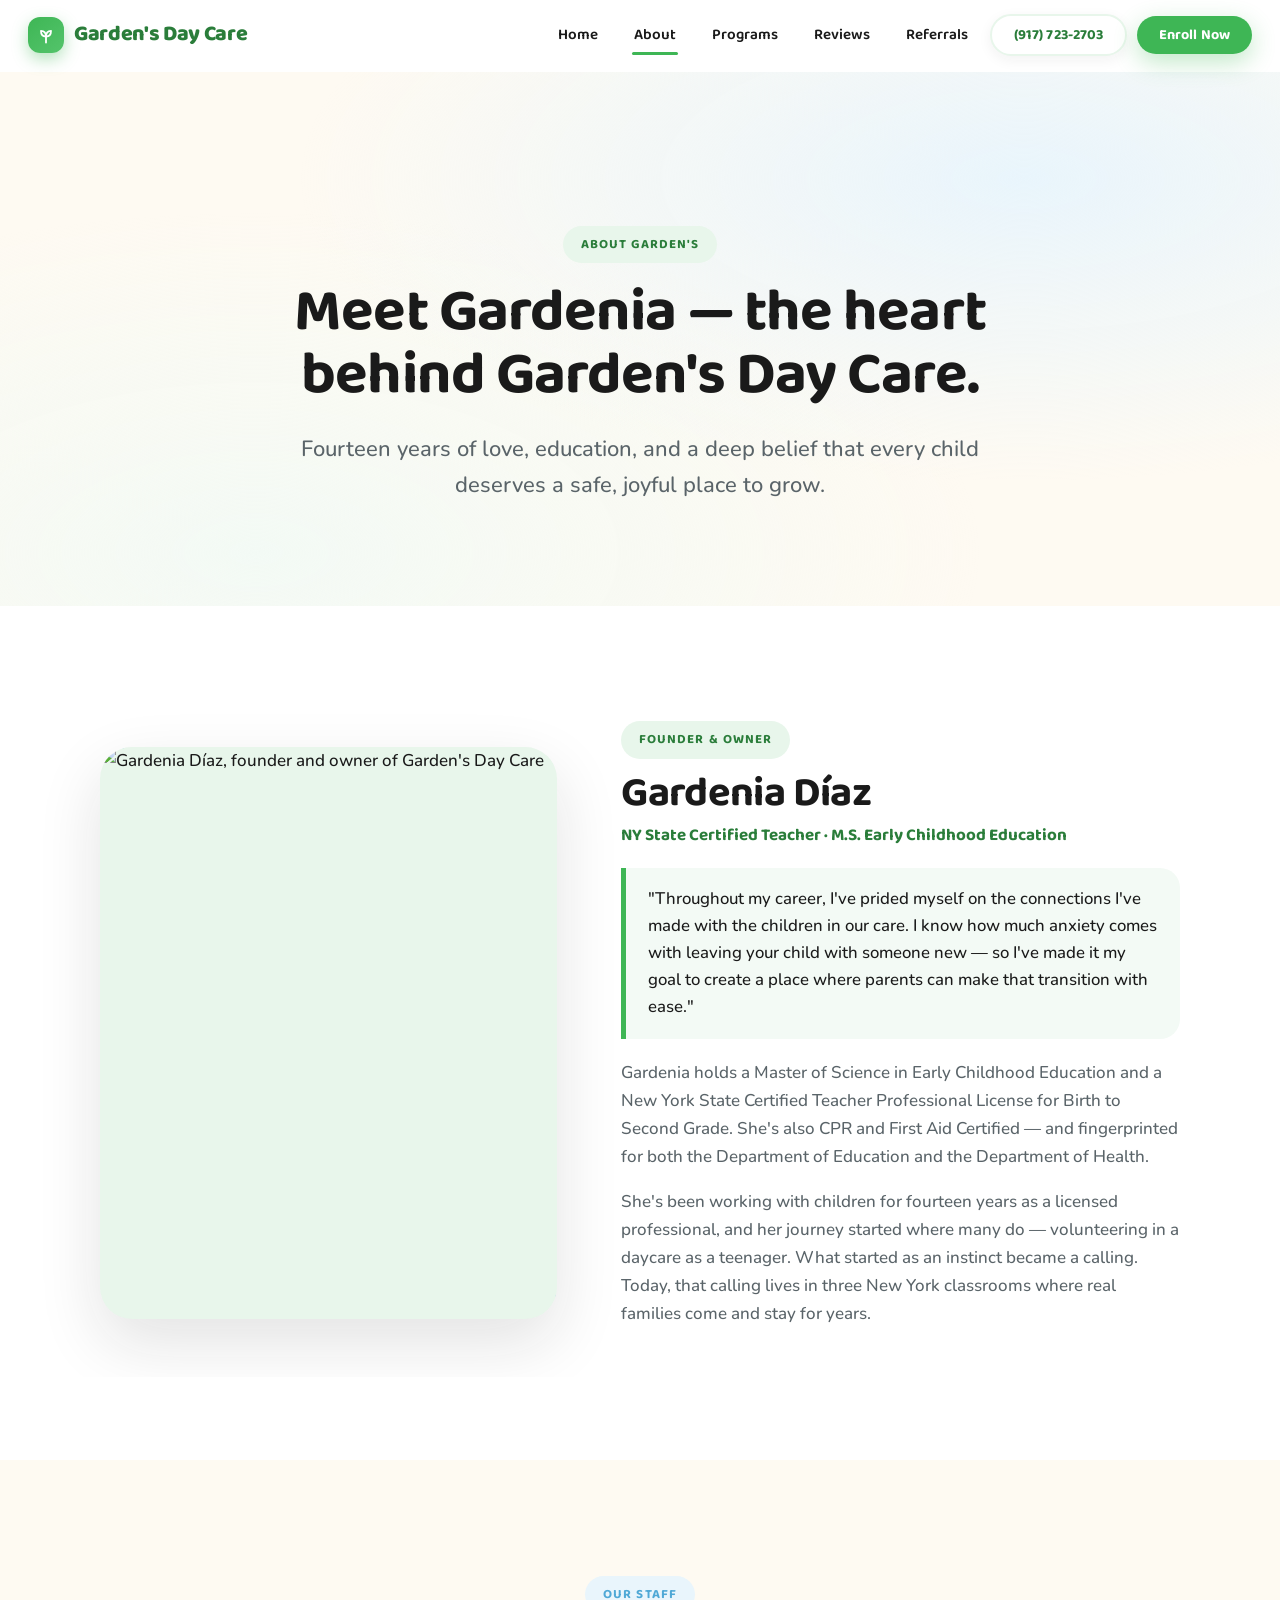
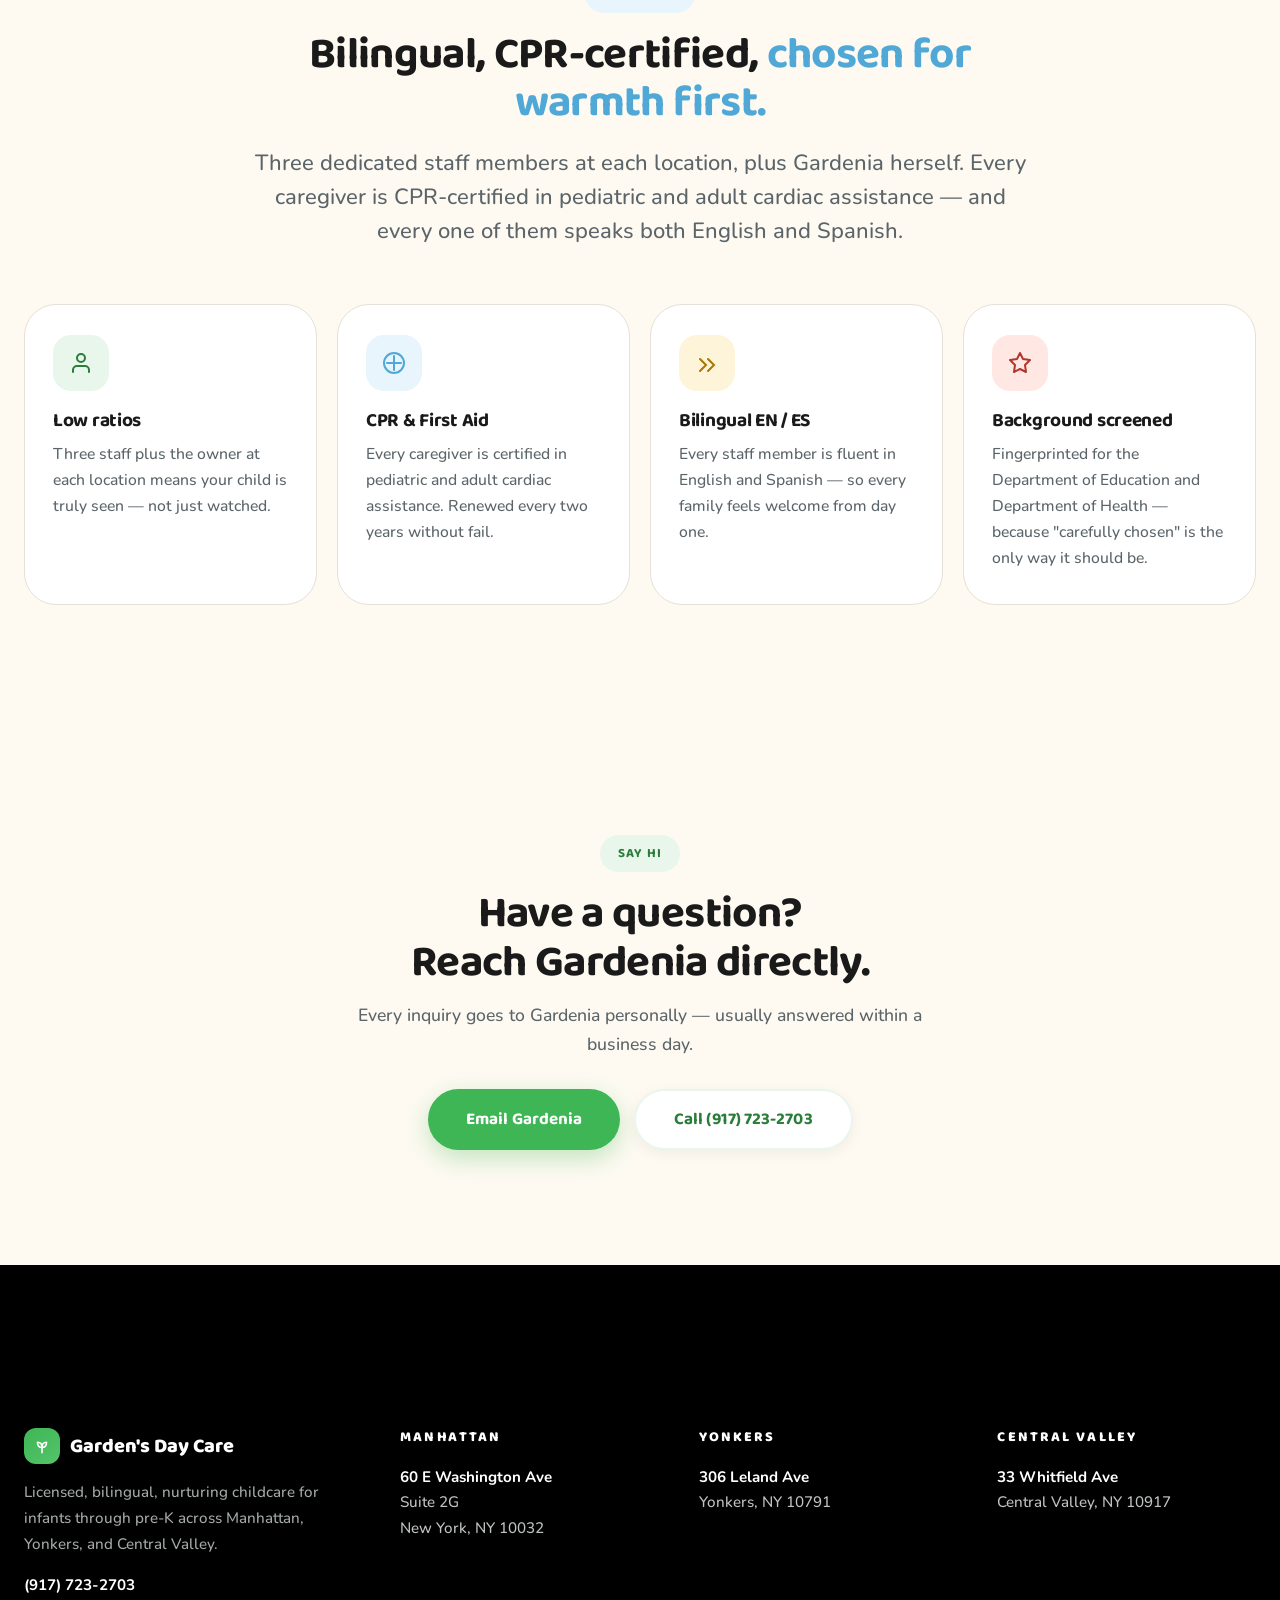
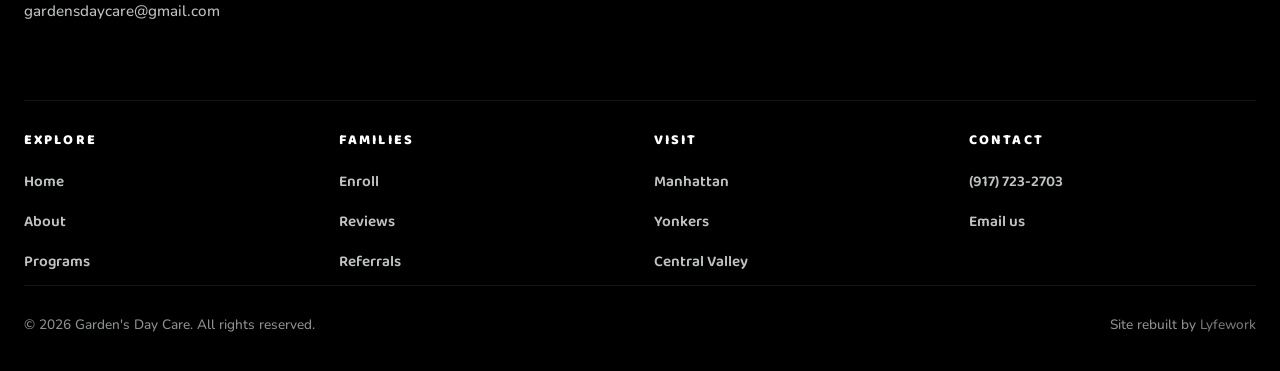
==== pages/about.html @ f4a47b42 "Garden's Day Care — full NYC daycare site rebuild - 9 pages: home, about, programs, enroll, reviews," ====
<!doctype html>
<html lang="en">
  <head>
    <meta charset="UTF-8" />
    <meta name="viewport" content="width=device-width, initial-scale=1.0" />
    <title>About Gardenia Díaz & Our Team | Garden's Day Care NYC</title>
    <meta
      name="description"
      content="Meet Gardenia Díaz — founder of Garden's Day Care and a NY State Certified Teacher with 14+ years of early childhood experience across our three New York locations."
    />
    <link rel="canonical" href="https://www.gardensdaycare.com/about" />

    <link rel="preconnect" href="https://fonts.googleapis.com" />
    <link rel="preconnect" href="https://fonts.gstatic.com" crossorigin />
    <link
      rel="preconnect"
      href="https://images.squarespace-cdn.com"
      crossorigin
    />
    <link
      href="https://fonts.googleapis.com/css2?family=Baloo+2:wght@500;600;700;800&family=Nunito:ital,wght@0,400;0,500;0,600;0,700;1,500&display=swap"
      rel="stylesheet"
    />
    <link rel="stylesheet" href="../css/tokens.css" />
    <link rel="stylesheet" href="../css/base.css" />
    <link rel="stylesheet" href="../css/components.css" />
  </head>
  <body>
    <a href="#main" class="sr-only">Skip to main content</a>

    <header class="site-header">
      <div class="inner">
        <a
          href="../index.html"
          class="brand"
          aria-label="Garden's Day Care home"
        >
          <span class="mark" aria-hidden="true"
            ><svg
              viewBox="0 0 24 24"
              fill="none"
              stroke="currentColor"
              stroke-width="2.2"
              stroke-linecap="round"
              stroke-linejoin="round"
            >
              <path d="M12 21v-7" />
              <path d="M12 14c-4 0-6-3-6-7 4 0 6 3 6 7z" />
              <path d="M12 14c4 0 6-3 6-7-4 0-6 3-6 7z" /></svg
          ></span>
          Garden's Day Care
        </a>
        <button class="nav-toggle" aria-label="Open menu" aria-expanded="false">
          <svg
            width="22"
            height="22"
            viewBox="0 0 24 24"
            fill="none"
            stroke="currentColor"
            stroke-width="2.5"
            stroke-linecap="round"
          >
            <line x1="3" y1="6" x2="21" y2="6" />
            <line x1="3" y1="12" x2="21" y2="12" />
            <line x1="3" y1="18" x2="21" y2="18" />
          </svg>
        </button>
        <nav class="site-nav" aria-label="Main navigation">
          <a href="../index.html">Home</a>
          <a href="about.html" class="active">About</a>
          <a href="information.html">Programs</a>
          <a href="reviews.html">Reviews</a>
          <a href="referral.html">Referrals</a>
        </nav>
        <div class="nav-ctas">
          <a class="btn btn-secondary btn-sm" href="tel:+19177232703"
            >(917) 723-2703</a
          >
          <a class="btn btn-primary btn-sm" href="enroll.html">Enroll Now</a>
        </div>
      </div>
    </header>
    <div class="header-spacer"></div>

    <main id="main">
      <section class="page-hero">
        <div class="container">
          <span class="eyebrow">About Garden's</span>
          <h1>Meet Gardenia — the heart behind Garden's Day Care.</h1>
          <p>
            Fourteen years of love, education, and a deep belief that every
            child deserves a safe, joyful place to grow.
          </p>
        </div>
        <svg
          class="wave bottom"
          viewBox="0 0 1440 84"
          preserveAspectRatio="none"
          aria-hidden="true"
        >
          <path
            d="M0 42 C 240 0, 480 84, 720 42 S 1200 0, 1440 42 L 1440 84 L 0 84 Z"
            fill="#ffffff"
          />
        </svg>
      </section>

      <section class="section">
        <div class="container">
          <div class="owner reveal">
            <div class="photo">
              <img
                src="https://images.squarespace-cdn.com/content/v1/6827681850675733ef14ddff/6c496093-8a23-44b7-9146-1eea059deca1/gardeniadiaz-169+%281%29.jpeg?format=1500w"
                alt="Gardenia Díaz, founder and owner of Garden's Day Care"
                width="600"
                height="750"
              />
            </div>
            <div class="body">
              <span class="eyebrow">Founder &amp; Owner</span>
              <h2>Gardenia Díaz</h2>
              <span class="role"
                >NY State Certified Teacher · M.S. Early Childhood
                Education</span
              >
              <blockquote>
                "Throughout my career, I've prided myself on the connections
                I've made with the children in our care. I know how much anxiety
                comes with leaving your child with someone new — so I've made it
                my goal to create a place where parents can make that transition
                with ease."
              </blockquote>
              <p>
                Gardenia holds a Master of Science in Early Childhood Education
                and a New York State Certified Teacher Professional License for
                Birth to Second Grade. She's also CPR and First Aid Certified —
                and fingerprinted for both the Department of Education and the
                Department of Health.
              </p>
              <p>
                She's been working with children for fourteen years as a
                licensed professional, and her journey started where many do —
                volunteering in a daycare as a teenager. What started as an
                instinct became a calling. Today, that calling lives in three
                New York classrooms where real families come and stay for years.
              </p>
            </div>
          </div>
        </div>
      </section>

      <section
        class="section"
        style="background: var(--cream); position: relative"
      >
        <svg
          class="wave top"
          viewBox="0 0 1440 84"
          preserveAspectRatio="none"
          aria-hidden="true"
        >
          <path
            d="M0 42 C 240 0, 480 84, 720 42 S 1200 0, 1440 42 L 1440 0 L 0 0 Z"
            fill="#ffffff"
          />
        </svg>
        <div class="container">
          <div class="intro reveal">
            <span class="eyebrow sky">Our staff</span>
            <h2>
              Bilingual, CPR-certified,
              <span style="color: var(--sky-deep)"
                >chosen for warmth first.</span
              >
            </h2>
            <p class="lead" style="color: var(--text-muted)">
              Three dedicated staff members at each location, plus Gardenia
              herself. Every caregiver is CPR-certified in pediatric and adult
              cardiac assistance — and every one of them speaks both English and
              Spanish.
            </p>
          </div>

          <div class="feature-grid reveal stagger">
            <article class="feat">
              <div class="emoji" aria-hidden="true">
                <svg
                  width="24"
                  height="24"
                  viewBox="0 0 24 24"
                  fill="none"
                  stroke="currentColor"
                  stroke-width="2"
                  stroke-linecap="round"
                  stroke-linejoin="round"
                >
                  <path d="M20 21v-2a4 4 0 0 0-4-4H8a4 4 0 0 0-4 4v2" />
                  <circle cx="12" cy="7" r="4" />
                </svg>
              </div>
              <h3>Low ratios</h3>
              <p>
                Three staff plus the owner at each location means your child is
                truly seen — not just watched.
              </p>
            </article>
            <article class="feat">
              <div class="emoji" aria-hidden="true">
                <svg
                  width="24"
                  height="24"
                  viewBox="0 0 24 24"
                  fill="none"
                  stroke="currentColor"
                  stroke-width="2"
                  stroke-linecap="round"
                >
                  <path d="M19 12H5" />
                  <path d="M12 5v14" />
                  <circle cx="12" cy="12" r="10" />
                </svg>
              </div>
              <h3>CPR &amp; First Aid</h3>
              <p>
                Every caregiver is certified in pediatric and adult cardiac
                assistance. Renewed every two years without fail.
              </p>
            </article>
            <article class="feat">
              <div class="emoji" aria-hidden="true">
                <svg
                  width="24"
                  height="24"
                  viewBox="0 0 24 24"
                  fill="none"
                  stroke="currentColor"
                  stroke-width="2"
                  stroke-linecap="round"
                >
                  <path d="M5 8l6 6-6 6" />
                  <path d="M13 8l6 6-6 6" />
                </svg>
              </div>
              <h3>Bilingual EN / ES</h3>
              <p>
                Every staff member is fluent in English and Spanish — so every
                family feels welcome from day one.
              </p>
            </article>
            <article class="feat">
              <div class="emoji" aria-hidden="true">
                <svg
                  width="24"
                  height="24"
                  viewBox="0 0 24 24"
                  fill="none"
                  stroke="currentColor"
                  stroke-width="2"
                  stroke-linecap="round"
                  stroke-linejoin="round"
                >
                  <path d="M12 2l3 6 7 1-5 5 1 7-6-3-6 3 1-7-5-5 7-1 3-6z" />
                </svg>
              </div>
              <h3>Background screened</h3>
              <p>
                Fingerprinted for the Department of Education and Department of
                Health — because "carefully chosen" is the only way it should
                be.
              </p>
            </article>
          </div>
        </div>
      </section>

      <section class="cta-band cream">
        <div class="container">
          <div class="reveal">
            <span class="eyebrow">Say hi</span>
            <h2>Have a question? <br />Reach Gardenia directly.</h2>
            <p>
              Every inquiry goes to Gardenia personally — usually answered
              within a business day.
            </p>
            <div class="ctas">
              <a
                class="btn btn-primary btn-lg"
                href="mailto:gardensdaycare@gmail.com?subject=Question%20from%20a%20prospective%20family"
                >Email Gardenia</a
              >
              <a class="btn btn-secondary btn-lg" href="tel:+19177232703"
                >Call (917) 723-2703</a
              >
            </div>
          </div>
        </div>
      </section>
    </main>

    <div class="site-footer">
      <div class="wave-top" aria-hidden="true"></div>
      <footer class="container">
        <div class="grid">
          <div class="brand-col">
            <div class="brand-f">
              <span class="mark"
                ><svg
                  width="18"
                  height="18"
                  viewBox="0 0 24 24"
                  fill="none"
                  stroke="currentColor"
                  stroke-width="2.2"
                  stroke-linecap="round"
                  stroke-linejoin="round"
                >
                  <path d="M12 21v-7" />
                  <path d="M12 14c-4 0-6-3-6-7 4 0 6 3 6 7z" />
                  <path d="M12 14c4 0 6-3 6-7-4 0-6 3-6 7z" /></svg></span
              >Garden's Day Care
            </div>
            <p>
              Licensed, bilingual, nurturing childcare for infants through pre-K
              across Manhattan, Yonkers, and Central Valley.
            </p>
            <p style="margin-top: 14px">
              <a href="tel:+19177232703" style="color: #fff; font-weight: 700"
                >(917) 723-2703</a
              ><br /><a
                href="mailto:gardensdaycare@gmail.com"
                style="color: #c0c3c3"
                >gardensdaycare@gmail.com</a
              >
            </p>
          </div>
          <div>
            <h4>Manhattan</h4>
            <address>
              <strong>60 E Washington Ave</strong>Suite 2G<br />New York, NY
              10032
            </address>
          </div>
          <div>
            <h4>Yonkers</h4>
            <address><strong>306 Leland Ave</strong>Yonkers, NY 10791</address>
          </div>
          <div>
            <h4>Central Valley</h4>
            <address>
              <strong>33 Whitfield Ave</strong>Central Valley, NY 10917
            </address>
          </div>
        </div>
        <div
          style="
            border-top: 1px solid rgba(255, 255, 255, 0.08);
            padding-top: 30px;
            display: grid;
            grid-template-columns: repeat(auto-fit, minmax(180px, 1fr));
            gap: 28px;
            margin-bottom: 10px;
          "
        >
          <div>
            <h4>Explore</h4>
            <ul>
              <li><a href="../index.html">Home</a></li>
              <li><a href="about.html">About</a></li>
              <li><a href="information.html">Programs</a></li>
            </ul>
          </div>
          <div>
            <h4>Families</h4>
            <ul>
              <li><a href="enroll.html">Enroll</a></li>
              <li><a href="reviews.html">Reviews</a></li>
              <li><a href="referral.html">Referrals</a></li>
            </ul>
          </div>
          <div>
            <h4>Visit</h4>
            <ul>
              <li><a href="manhattan.html">Manhattan</a></li>
              <li><a href="yonkers.html">Yonkers</a></li>
              <li><a href="central-valley.html">Central Valley</a></li>
            </ul>
          </div>
          <div>
            <h4>Contact</h4>
            <ul>
              <li><a href="tel:+19177232703">(917) 723-2703</a></li>
              <li><a href="mailto:gardensdaycare@gmail.com">Email us</a></li>
            </ul>
          </div>
        </div>
        <div class="bottom">
          <div>
            © <span data-year>2026</span> Garden's Day Care. All rights
            reserved.
          </div>
          <div class="lyfework-credit">
            Site rebuilt by
            <a href="https://lyfework.io" target="_blank" rel="noopener"
              >Lyfework</a
            >
          </div>
        </div>
      </footer>
    </div>
    <script src="../js/main.js" defer></script>
  </body>
</html>
---- css/tokens.css ----
/* =========================================================
   Garden's Day Care — Design Tokens
   Brand palette elevated from the live site. LOCKED.
   ========================================================= */

:root {
  /* ---- Brand core ---- */
  --green: #3eb655; /* Primary — leafy vibrant green */
  --green-deep: #2a7d3a; /* Headlines, pressed states */
  --green-bright: #54c46b; /* Hover lift */
  --green-soft: #e8f6eb; /* Pill / chip backgrounds */
  --green-ghost: #f3faf5; /* Faintest wash for section flourishes */

  --sky: #7cc7e8; /* Secondary — alternating sections */
  --sky-deep: #4fa8d6; /* Sky accents, hover */
  --sky-soft: #e9f5fc; /* Section washes */

  --sun: #f9c74f; /* Warm secondary accent */
  --sun-soft: #fef4d9;
  --coral: #ff7a6b; /* Playful hover accent */
  --coral-soft: #ffe8e4;

  /* ---- Neutrals ---- */
  --white: #ffffff;
  --cream: #fefaf2; /* Warm section alt background */
  --sand: #f5f1e8; /* Card soft backgrounds */
  --text: #1a1a1a;
  --text-muted: #5a6469;
  --text-subtle: #8a9499;
  --border: #e5e1d6;
  --black: #000000; /* Footer */

  /* ---- Type ---- */
  --font-display: "Baloo 2", "Nunito", system-ui, sans-serif;
  --font-body: "Nunito", system-ui, sans-serif;

  /* ---- Radii ---- */
  --r-sm: 12px;
  --r-md: 20px;
  --r-lg: 32px;
  --r-xl: 48px;
  --r-pill: 999px;

  /* ---- Shadows ---- */
  --shadow-sm: 0 4px 14px rgba(26, 26, 26, 0.06);
  --shadow-md: 0 12px 32px rgba(26, 26, 26, 0.08);
  --shadow-lg: 0 24px 64px rgba(26, 26, 26, 0.12);
  --shadow-glow-g: 0 16px 42px rgba(62, 182, 85, 0.28);
  --shadow-glow-s: 0 16px 42px rgba(124, 199, 232, 0.32);

  /* ---- Motion ---- */
  --ease: cubic-bezier(0.2, 0.9, 0.3, 1);
  --ease-bounce: cubic-bezier(0.34, 1.56, 0.64, 1);

  /* ---- Layout ---- */
  --container: 1280px;
  --container-wide: 1440px;
  --gap-section: clamp(64px, 9vw, 128px);
  --gap-lg: 48px;
  --gap-md: 32px;
  --gap-sm: 20px;

  /* ---- Type scale ---- */
  --fs-display: clamp(2.75rem, 6vw + 1rem, 5.25rem); /* Hero H1 */
  --fs-h1: clamp(2.25rem, 4.5vw + 0.5rem, 3.75rem);
  --fs-h2: clamp(1.875rem, 3vw + 0.5rem, 2.75rem);
  --fs-h3: clamp(1.375rem, 1.6vw + 0.5rem, 1.75rem);
  --fs-lead: clamp(1.125rem, 0.6vw + 0.9rem, 1.375rem);
  --fs-body: 1.0625rem;
  --fs-sm: 0.9375rem;
  --fs-xs: 0.8125rem;
}
---- css/base.css ----
/* =========================================================
   Garden's Day Care — Base Styles
   ========================================================= */

*,
*::before,
*::after {
  box-sizing: border-box;
}

html {
  -webkit-font-smoothing: antialiased;
  -moz-osx-font-smoothing: grayscale;
  scroll-behavior: smooth;
  text-rendering: optimizeLegibility;
}

body {
  margin: 0;
  font-family: var(--font-body);
  font-size: var(--fs-body);
  font-weight: 500;
  line-height: 1.65;
  color: var(--text);
  background: var(--white);
  overflow-x: hidden;
}

img,
video,
svg {
  max-width: 100%;
  height: auto;
  display: block;
}

a {
  color: var(--green-deep);
  text-decoration: none;
  transition: color 200ms var(--ease);
}
a:hover {
  color: var(--green-bright);
}
a:focus-visible {
  outline: 3px solid var(--sky-deep);
  outline-offset: 3px;
  border-radius: 4px;
}

button {
  font-family: inherit;
  border: 0;
  cursor: pointer;
  background: transparent;
}

h1,
h2,
h3,
h4 {
  font-family: var(--font-display);
  font-weight: 700;
  line-height: 1.1;
  letter-spacing: -0.015em;
  color: var(--text);
  margin: 0 0 0.4em;
}
h1 {
  font-size: var(--fs-h1);
}
h2 {
  font-size: var(--fs-h2);
}
h3 {
  font-size: var(--fs-h3);
  font-weight: 700;
  line-height: 1.2;
}
h4 {
  font-size: 1.125rem;
  font-weight: 700;
  line-height: 1.3;
}

p {
  margin: 0 0 1em;
  color: var(--text-muted);
}
p.lead {
  font-size: var(--fs-lead);
  color: var(--text);
  line-height: 1.55;
  font-weight: 500;
}

/* ---- Page shell ---- */
.container {
  width: min(100% - 48px, var(--container));
  margin-inline: auto;
}
.container-wide {
  width: min(100% - 48px, var(--container-wide));
  margin-inline: auto;
}

/* ---- Section scaffolding ---- */
section {
  position: relative;
}
section.section {
  padding-block: var(--gap-section);
}
section.tight {
  padding-block: clamp(48px, 6vw, 80px);
}

/* ---- Eyebrow chip ---- */
.eyebrow {
  display: inline-flex;
  align-items: center;
  gap: 10px;
  padding: 8px 18px;
  border-radius: var(--r-pill);
  background: var(--green-soft);
  color: var(--green-deep);
  font-family: var(--font-display);
  font-weight: 700;
  font-size: 0.8125rem;
  letter-spacing: 0.08em;
  text-transform: uppercase;
}
.eyebrow.sky {
  background: var(--sky-soft);
  color: var(--sky-deep);
}
.eyebrow.sun {
  background: var(--sun-soft);
  color: #7a4f00;
}
.eyebrow.coral {
  background: var(--coral-soft);
  color: #b1372c;
}
.eyebrow.dark {
  background: rgba(255, 255, 255, 0.14);
  color: var(--white);
}

/* ---- Buttons ---- */
.btn {
  display: inline-flex;
  align-items: center;
  justify-content: center;
  gap: 10px;
  padding: 16px 30px;
  border-radius: var(--r-pill);
  font-family: var(--font-display);
  font-weight: 700;
  font-size: 1rem;
  line-height: 1;
  letter-spacing: 0.005em;
  white-space: nowrap;
  cursor: pointer;
  transition:
    transform 240ms var(--ease-bounce),
    box-shadow 240ms var(--ease),
    background 240ms var(--ease),
    color 240ms var(--ease);
  will-change: transform;
}
.btn-primary {
  background: var(--green);
  color: var(--white);
  box-shadow: 0 8px 24px rgba(62, 182, 85, 0.32);
}
.btn-primary:hover {
  background: var(--green-bright);
  transform: translateY(-2px);
  box-shadow: var(--shadow-glow-g);
  color: #fff;
}
.btn-secondary {
  background: var(--white);
  color: var(--green-deep);
  box-shadow: var(--shadow-sm);
  border: 2px solid var(--green-soft);
}
.btn-secondary:hover {
  background: var(--green-soft);
  transform: translateY(-2px);
  box-shadow: var(--shadow-md);
}
.btn-sky {
  background: var(--sky);
  color: var(--white);
  box-shadow: 0 8px 24px rgba(124, 199, 232, 0.42);
}
.btn-sky:hover {
  background: var(--sky-deep);
  transform: translateY(-2px);
  color: #fff;
}
.btn-ghost {
  background: transparent;
  color: var(--white);
  border: 2px solid rgba(255, 255, 255, 0.42);
}
.btn-ghost:hover {
  background: rgba(255, 255, 255, 0.1);
  transform: translateY(-2px);
  color: #fff;
}
.btn-dark {
  background: var(--text);
  color: var(--white);
}
.btn-dark:hover {
  background: var(--green-deep);
  color: #fff;
  transform: translateY(-2px);
}

.btn-sm {
  padding: 12px 22px;
  font-size: 0.9rem;
}
.btn-lg {
  padding: 20px 38px;
  font-size: 1.0625rem;
}

/* ---- Arrow icon utility ---- */
.btn .arrow {
  transition: transform 240ms var(--ease);
}
.btn:hover .arrow {
  transform: translateX(4px);
}

/* ---- Visually-hidden ---- */
.sr-only {
  position: absolute;
  width: 1px;
  height: 1px;
  padding: 0;
  margin: -1px;
  overflow: hidden;
  clip: rect(0, 0, 0, 0);
  white-space: nowrap;
  border: 0;
}

/* ---- Respect user motion preferences ---- */
@media (prefers-reduced-motion: reduce) {
  *,
  *::before,
  *::after {
    animation-duration: 0.01ms !important;
    animation-iteration-count: 1 !important;
    transition-duration: 0.01ms !important;
    scroll-behavior: auto !important;
  }
}
---- css/components.css ----
/* =========================================================
   Garden's Day Care — UI Arsenal Components
   All components are context-free: drop into any page.
   ========================================================= */

/* ---------------------------------------------------------
   STICKY HEADER + NAV
--------------------------------------------------------- */
.site-header {
  position: fixed;
  top: 0;
  left: 0;
  right: 0;
  z-index: 100;
  transition:
    background 260ms var(--ease),
    box-shadow 260ms var(--ease),
    backdrop-filter 260ms var(--ease);
  background: rgba(255, 255, 255, 0.78);
  backdrop-filter: saturate(1.15) blur(14px);
  -webkit-backdrop-filter: saturate(1.15) blur(14px);
  border-bottom: 1px solid transparent;
}
.site-header.scrolled {
  background: rgba(255, 255, 255, 0.96);
  box-shadow: 0 6px 28px rgba(26, 26, 26, 0.06);
  border-bottom-color: var(--border);
}
.site-header .inner {
  max-width: var(--container-wide);
  margin-inline: auto;
  padding: 14px 28px;
  display: flex;
  align-items: center;
  gap: 20px;
}
.site-header .brand {
  font-family: var(--font-display);
  font-weight: 800;
  font-size: 1.35rem;
  color: var(--green-deep);
  display: inline-flex;
  align-items: center;
  gap: 10px;
  letter-spacing: -0.015em;
}
.site-header .brand .mark {
  width: 36px;
  height: 36px;
  display: inline-grid;
  place-items: center;
  border-radius: 12px;
  background: linear-gradient(140deg, var(--green), var(--green-bright));
  color: #fff;
  box-shadow: 0 6px 16px rgba(62, 182, 85, 0.38);
}
.site-header .brand .mark svg {
  width: 20px;
  height: 20px;
}

.site-nav {
  display: flex;
  align-items: center;
  gap: 32px;
  margin-left: auto;
}
.site-nav a {
  color: var(--text);
  font-family: var(--font-display);
  font-weight: 600;
  font-size: 0.95rem;
  position: relative;
  padding: 4px 2px;
}
.site-nav a:hover {
  color: var(--green-deep);
}
.site-nav a.active::after {
  content: "";
  position: absolute;
  left: 0;
  right: 0;
  bottom: -3px;
  height: 3px;
  background: var(--green);
  border-radius: 2px;
}

.nav-ctas {
  display: inline-flex;
  gap: 10px;
  align-items: center;
}

.nav-toggle {
  display: none;
  width: 44px;
  height: 44px;
  border-radius: 12px;
  margin-left: auto;
  align-items: center;
  justify-content: center;
  background: var(--green-soft);
  color: var(--green-deep);
}

@media (max-width: 1023px) {
  .site-nav,
  .nav-ctas {
    display: none;
  }
  .nav-toggle {
    display: inline-flex;
  }
  .mobile-open .site-nav {
    display: flex;
    flex-direction: column;
    position: fixed;
    top: 72px;
    left: 0;
    right: 0;
    background: var(--white);
    padding: 24px 28px 32px;
    gap: 18px;
    box-shadow: 0 18px 48px rgba(26, 26, 26, 0.1);
    align-items: flex-start;
  }
  .mobile-open .nav-ctas {
    display: flex;
    position: fixed;
    top: calc(72px + 260px);
    left: 28px;
    right: 28px;
    flex-direction: column;
    gap: 10px;
  }
  .mobile-open .nav-ctas .btn {
    width: 100%;
  }
}

/* Header spacer so content doesn't hide under fixed header */
.header-spacer {
  height: 72px;
}

/* ---------------------------------------------------------
   WAVY SVG DIVIDERS — signature brand element
   Sits at edges of sections, elevated with depth
--------------------------------------------------------- */
.wave {
  position: absolute;
  left: 0;
  right: 0;
  width: 100%;
  height: 84px;
  display: block;
  pointer-events: none;
  z-index: 2;
}
.wave.top {
  top: -1px;
  transform: translateY(-98%);
}
.wave.bottom {
  bottom: -1px;
  transform: translateY(98%);
}
.wave path {
  fill: var(--white);
}

/* Tighter variants for inline transitions */
.wave-sm {
  height: 48px;
}
.wave-lg {
  height: 140px;
}

/* ---------------------------------------------------------
   HERO
--------------------------------------------------------- */
.hero {
  position: relative;
  padding-top: clamp(100px, 10vw, 160px);
  padding-bottom: clamp(120px, 14vw, 200px);
  background:
    radial-gradient(at 80% 0%, var(--sky-soft) 0%, transparent 52%),
    radial-gradient(at 20% 100%, var(--green-ghost) 0%, transparent 52%),
    var(--cream);
  overflow: hidden;
}
.hero::before,
.hero::after {
  content: "";
  position: absolute;
  border-radius: 50%;
  filter: blur(60px);
  opacity: 0.7;
  pointer-events: none;
  z-index: 1;
}
.hero::before {
  top: -120px;
  right: -80px;
  width: 420px;
  height: 420px;
  background: radial-gradient(
    circle,
    rgba(124, 199, 232, 0.55),
    transparent 65%
  );
  animation: float 18s ease-in-out infinite;
}
.hero::after {
  bottom: -160px;
  left: -120px;
  width: 520px;
  height: 520px;
  background: radial-gradient(
    circle,
    rgba(249, 199, 79, 0.35),
    transparent 65%
  );
  animation: float 22s ease-in-out infinite reverse;
}
@keyframes float {
  0%,
  100% {
    transform: translate(0, 0);
  }
  50% {
    transform: translate(36px, -28px);
  }
}

.hero-grid {
  position: relative;
  z-index: 3;
  display: grid;
  grid-template-columns: 1.15fr 0.85fr;
  align-items: center;
  gap: clamp(40px, 6vw, 80px);
}
.hero-copy .eyebrow {
  margin-bottom: 22px;
}
.hero h1 {
  font-size: var(--fs-display);
  font-weight: 800;
  line-height: 1.02;
  letter-spacing: -0.025em;
  margin-bottom: 24px;
}
.hero h1 .accent {
  color: var(--green);
  display: inline-block;
}
.hero h1 .underline {
  position: relative;
  display: inline-block;
}
.hero h1 .underline::after {
  content: "";
  position: absolute;
  left: 0;
  right: 0;
  bottom: -4px;
  height: 14px;
  background: url("data:image/svg+xml;utf8,<svg xmlns='http://www.w3.org/2000/svg' viewBox='0 0 280 14' preserveAspectRatio='none'><path d='M0 8 C 60 0, 140 14, 280 4' stroke='%237cc7e8' stroke-width='6' fill='none' stroke-linecap='round'/></svg>")
    center/100% 100% no-repeat;
  z-index: -1;
}
.hero p.lead {
  max-width: 560px;
  margin-bottom: 36px;
}
.hero-ctas {
  display: inline-flex;
  gap: 14px;
  flex-wrap: wrap;
  align-items: center;
}
.hero-meta {
  display: flex;
  align-items: center;
  gap: 14px;
  margin-top: 28px;
  color: var(--text-muted);
  font-size: 0.95rem;
}
.hero-meta .dot {
  width: 4px;
  height: 4px;
  border-radius: 50%;
  background: var(--text-muted);
}

.hero-visual {
  position: relative;
  aspect-ratio: 5 / 6;
  border-radius: var(--r-lg);
  background: var(--green-ghost);
}
.hero-visual .frame {
  position: absolute;
  inset: 0;
  border-radius: var(--r-lg);
  overflow: hidden;
  box-shadow: var(--shadow-lg);
  transform: rotate(-2deg);
  transition: transform 600ms var(--ease);
}
.hero-visual .frame img {
  width: 100%;
  height: 100%;
  object-fit: cover;
  display: block;
}
.hero-visual:hover .frame {
  transform: rotate(0deg);
}

/* Floating stat badges */
.hero-badge {
  position: absolute;
  padding: 14px 20px;
  border-radius: var(--r-md);
  background: var(--white);
  box-shadow: var(--shadow-md);
  font-family: var(--font-display);
  display: inline-flex;
  align-items: center;
  gap: 12px;
  z-index: 5;
  animation: floaty 6s ease-in-out infinite;
}
.hero-badge .n {
  font-size: 1.4rem;
  font-weight: 800;
  color: var(--green-deep);
  line-height: 1;
}
.hero-badge .l {
  font-size: 0.8125rem;
  color: var(--text-muted);
  display: block;
  margin-top: 2px;
}
.hero-badge.tl {
  top: 12%;
  left: -34px;
}
.hero-badge.bl {
  bottom: 16%;
  left: -22px;
  animation-delay: -2s;
}
.hero-badge.tr {
  top: 22%;
  right: -30px;
  animation-delay: -4s;
}
@keyframes floaty {
  0%,
  100% {
    transform: translateY(0);
  }
  50% {
    transform: translateY(-10px);
  }
}

@media (max-width: 960px) {
  .hero-grid {
    grid-template-columns: 1fr;
  }
  .hero-visual {
    margin: 0 auto;
    max-width: 460px;
  }
  .hero-badge.tl,
  .hero-badge.tr,
  .hero-badge.bl {
    display: none;
  }
}

/* ---------------------------------------------------------
   VALUE STRIP
--------------------------------------------------------- */
.strip {
  display: grid;
  grid-template-columns: repeat(5, 1fr);
  gap: 18px;
  background: var(--white);
  border-radius: var(--r-lg);
  padding: 28px 28px;
  margin-top: -80px;
  position: relative;
  z-index: 6;
  box-shadow: var(--shadow-lg);
  border: 1px solid var(--border);
}
.strip .cell {
  display: flex;
  align-items: center;
  gap: 14px;
  font-family: var(--font-display);
  font-weight: 600;
  color: var(--text);
  font-size: 0.98rem;
}
.strip .cell .icon {
  width: 40px;
  height: 40px;
  border-radius: 12px;
  display: grid;
  place-items: center;
  background: var(--green-soft);
  color: var(--green-deep);
  flex-shrink: 0;
}
.strip .cell:nth-child(2) .icon {
  background: var(--sky-soft);
  color: var(--sky-deep);
}
.strip .cell:nth-child(3) .icon {
  background: var(--sun-soft);
  color: #a87700;
}
.strip .cell:nth-child(4) .icon {
  background: var(--coral-soft);
  color: #b1372c;
}
.strip .cell:nth-child(5) .icon {
  background: var(--green-soft);
  color: var(--green-deep);
}

@media (max-width: 980px) {
  .strip {
    grid-template-columns: repeat(2, 1fr);
    margin-top: -40px;
  }
  .strip .cell:nth-child(5) {
    grid-column: 1 / -1;
  }
}

/* ---------------------------------------------------------
   SECTION INTRO
--------------------------------------------------------- */
.intro {
  max-width: 780px;
  margin-inline: auto;
  text-align: center;
  margin-bottom: 56px;
}
.intro .eyebrow {
  margin-bottom: 18px;
}
.intro h2 {
  margin-bottom: 18px;
}

/* ---------------------------------------------------------
   LOCATION CARDS (3-up)
--------------------------------------------------------- */
.locations {
  display: grid;
  grid-template-columns: repeat(3, 1fr);
  gap: 28px;
}
.loc {
  position: relative;
  display: flex;
  flex-direction: column;
  background: var(--white);
  border-radius: var(--r-lg);
  overflow: hidden;
  box-shadow: var(--shadow-sm);
  border: 1px solid var(--border);
  transition:
    transform 360ms var(--ease),
    box-shadow 360ms var(--ease);
}
.loc:hover {
  transform: translateY(-6px);
  box-shadow: var(--shadow-lg);
}
.loc .hd {
  position: relative;
  aspect-ratio: 16/10;
  overflow: hidden;
}
.loc .hd img {
  width: 100%;
  height: 100%;
  object-fit: cover;
  transition: transform 800ms var(--ease);
}
.loc:hover .hd img {
  transform: scale(1.06);
}
.loc .hd::after {
  content: "";
  position: absolute;
  inset: 0;
  background: linear-gradient(180deg, transparent 50%, rgba(10, 20, 12, 0.55));
}
.loc .hd .tag {
  position: absolute;
  top: 16px;
  left: 16px;
  z-index: 2;
  padding: 6px 12px;
  border-radius: var(--r-pill);
  background: rgba(255, 255, 255, 0.94);
  color: var(--green-deep);
  font-family: var(--font-display);
  font-weight: 700;
  font-size: 0.75rem;
  letter-spacing: 0.1em;
  text-transform: uppercase;
}
.loc .bd {
  padding: 26px 26px 28px;
  display: flex;
  flex-direction: column;
  gap: 12px;
  flex: 1;
}
.loc .bd h3 {
  margin-bottom: 0;
}
.loc .addr {
  color: var(--text-muted);
  font-size: 0.975rem;
  line-height: 1.55;
}
.loc .addr strong {
  color: var(--text);
  font-weight: 700;
  display: block;
}
.loc .actions {
  display: flex;
  gap: 10px;
  margin-top: 6px;
  flex-wrap: wrap;
}
.loc .actions .btn {
  padding: 12px 22px;
  font-size: 0.9rem;
}

@media (max-width: 900px) {
  .locations {
    grid-template-columns: 1fr;
  }
}

/* ---------------------------------------------------------
   FEATURE CARD GRID (why choose / program approach)
--------------------------------------------------------- */
.feature-grid {
  display: grid;
  grid-template-columns: repeat(auto-fit, minmax(260px, 1fr));
  gap: 20px;
}
.feat {
  padding: 30px 28px 32px;
  border-radius: var(--r-lg);
  background: var(--white);
  border: 1px solid var(--border);
  transition:
    transform 300ms var(--ease),
    box-shadow 300ms var(--ease),
    border-color 300ms var(--ease);
  position: relative;
  overflow: hidden;
}
.feat:hover {
  transform: translateY(-4px);
  box-shadow: var(--shadow-md);
  border-color: transparent;
}
.feat .emoji {
  width: 56px;
  height: 56px;
  display: grid;
  place-items: center;
  border-radius: 18px;
  font-size: 1.5rem;
  margin-bottom: 18px;
  background: var(--green-soft);
  color: var(--green-deep);
}
.feat h3 {
  font-size: 1.2rem;
  margin-bottom: 10px;
}
.feat p {
  margin: 0;
  font-size: 0.98rem;
  color: var(--text-muted);
}
.feat:nth-child(4n + 2) .emoji {
  background: var(--sky-soft);
  color: var(--sky-deep);
}
.feat:nth-child(4n + 3) .emoji {
  background: var(--sun-soft);
  color: #a87700;
}
.feat:nth-child(4n) .emoji {
  background: var(--coral-soft);
  color: #b1372c;
}

/* ---------------------------------------------------------
   PROGRAM (age group) CARDS
--------------------------------------------------------- */
.programs {
  display: grid;
  grid-template-columns: repeat(3, 1fr);
  gap: 24px;
  align-items: stretch;
}
.prog {
  display: flex;
  flex-direction: column;
  position: relative;
  padding: 32px;
  border-radius: var(--r-lg);
  color: var(--text);
  background: var(--green-soft);
  transition:
    transform 360ms var(--ease),
    box-shadow 360ms var(--ease);
  overflow: hidden;
  isolation: isolate;
}
.prog:nth-child(2) {
  background: var(--sky-soft);
}
.prog:nth-child(3) {
  background: var(--sun-soft);
}
.prog::after {
  content: "";
  position: absolute;
  right: -60px;
  bottom: -60px;
  width: 220px;
  height: 220px;
  border-radius: 50%;
  background: rgba(255, 255, 255, 0.35);
  z-index: -1;
}
.prog:hover {
  transform: translateY(-5px);
  box-shadow: var(--shadow-lg);
}
.prog .age {
  font-family: var(--font-display);
  font-weight: 800;
  font-size: 0.8125rem;
  letter-spacing: 0.12em;
  text-transform: uppercase;
  margin-bottom: 10px;
  color: var(--green-deep);
}
.prog:nth-child(2) .age {
  color: var(--sky-deep);
}
.prog:nth-child(3) .age {
  color: #a87700;
}

.prog h3 {
  font-size: 1.55rem;
  margin-bottom: 6px;
  line-height: 1.1;
}
.prog .focus {
  font-weight: 700;
  color: var(--text);
  margin-bottom: 14px;
  display: block;
  font-size: 0.95rem;
}
.prog p {
  color: var(--text-muted);
  font-size: 0.95rem;
  margin-bottom: 16px;
}
.prog ul {
  list-style: none;
  padding: 0;
  margin: 0;
  display: flex;
  flex-direction: column;
  gap: 8px;
}
.prog li {
  display: flex;
  gap: 10px;
  color: var(--text);
  font-size: 0.92rem;
  align-items: flex-start;
}
.prog li::before {
  content: "";
  width: 18px;
  height: 18px;
  border-radius: 6px;
  background: var(--white);
  color: var(--green-deep);
  display: inline-grid;
  place-items: center;
  flex-shrink: 0;
  margin-top: 2px;
  background: var(--white)
    url("data:image/svg+xml;utf8,<svg xmlns='http://www.w3.org/2000/svg' viewBox='0 0 16 16'><path d='M3 8l3 3 7-7' stroke='%232a7d3a' stroke-width='2.2' fill='none' stroke-linecap='round' stroke-linejoin='round'/></svg>")
    center/12px no-repeat;
}
@media (max-width: 920px) {
  .programs {
    grid-template-columns: 1fr;
  }
}

/* ---------------------------------------------------------
   PHOTO GALLERY — editorial masonry
--------------------------------------------------------- */
.gallery {
  display: grid;
  grid-template-columns: repeat(12, 1fr);
  grid-auto-rows: 120px;
  gap: 16px;
}
.gallery figure {
  position: relative;
  margin: 0;
  border-radius: var(--r-md);
  overflow: hidden;
  background: var(--sand);
  transition:
    transform 360ms var(--ease),
    box-shadow 360ms var(--ease);
}
.gallery figure:hover {
  transform: translateY(-3px);
  box-shadow: var(--shadow-md);
}
.gallery figure img {
  width: 100%;
  height: 100%;
  object-fit: cover;
  transition: transform 900ms var(--ease);
}
.gallery figure:hover img {
  transform: scale(1.05);
}
.gallery figure::after {
  content: "";
  position: absolute;
  inset: 0;
  background: linear-gradient(180deg, transparent 60%, rgba(26, 26, 26, 0.35));
  opacity: 0;
  transition: opacity 300ms var(--ease);
}
.gallery figure:hover::after {
  opacity: 1;
}

.g-a {
  grid-column: span 6;
  grid-row: span 3;
}
.g-b {
  grid-column: span 3;
  grid-row: span 2;
}
.g-c {
  grid-column: span 3;
  grid-row: span 2;
}
.g-d {
  grid-column: span 4;
  grid-row: span 2;
}
.g-e {
  grid-column: span 4;
  grid-row: span 3;
}
.g-f {
  grid-column: span 4;
  grid-row: span 2;
}
.g-g {
  grid-column: span 3;
  grid-row: span 2;
}
.g-h {
  grid-column: span 3;
  grid-row: span 2;
}

@media (max-width: 820px) {
  .gallery {
    grid-template-columns: repeat(6, 1fr);
    grid-auto-rows: 100px;
  }
  .g-a {
    grid-column: span 6;
    grid-row: span 3;
  }
  .g-b,
  .g-c,
  .g-d,
  .g-e,
  .g-f,
  .g-g,
  .g-h {
    grid-column: span 3;
    grid-row: span 2;
  }
}

/* ---------------------------------------------------------
   REVIEWS — editorial testimonial cards
--------------------------------------------------------- */
.review-section {
  background:
    radial-gradient(at 80% 0%, rgba(124, 199, 232, 0.18), transparent 55%),
    radial-gradient(at 0% 100%, rgba(62, 182, 85, 0.14), transparent 55%),
    var(--white);
}
.reviews {
  display: grid;
  grid-template-columns: repeat(3, 1fr);
  gap: 22px;
}
.review {
  display: flex;
  flex-direction: column;
  padding: 30px 28px 28px;
  background: var(--white);
  border: 1px solid var(--border);
  border-radius: var(--r-lg);
  box-shadow: var(--shadow-sm);
  transition:
    transform 300ms var(--ease),
    box-shadow 300ms var(--ease);
  position: relative;
}
.review:hover {
  transform: translateY(-4px);
  box-shadow: var(--shadow-md);
}
.review::before {
  content: "“";
  position: absolute;
  top: 6px;
  left: 20px;
  font-family: var(--font-display);
  font-size: 4rem;
  color: var(--green-soft);
  line-height: 1;
  font-weight: 800;
}
.review .stars {
  color: var(--sun);
  font-size: 1.05rem;
  letter-spacing: 2px;
  margin-bottom: 14px;
  position: relative;
  z-index: 1;
}
.review .stars span {
  filter: drop-shadow(0 2px 4px rgba(249, 199, 79, 0.4));
}
.review blockquote {
  margin: 0 0 18px;
  font-size: 1rem;
  line-height: 1.62;
  color: var(--text);
  flex: 1;
  position: relative;
  z-index: 1;
}
.review .author {
  display: flex;
  align-items: center;
  gap: 12px;
  padding-top: 16px;
  border-top: 1px solid var(--border);
}
.review .avatar {
  width: 44px;
  height: 44px;
  border-radius: 50%;
  display: grid;
  place-items: center;
  font-family: var(--font-display);
  font-weight: 800;
  color: var(--green-deep);
  background: var(--green-soft);
  font-size: 1.05rem;
  flex-shrink: 0;
}
.review:nth-child(3n + 2) .avatar {
  background: var(--sky-soft);
  color: var(--sky-deep);
}
.review:nth-child(3n + 3) .avatar {
  background: var(--sun-soft);
  color: #a87700;
}
.review .author .name {
  font-family: var(--font-display);
  font-weight: 700;
  color: var(--text);
  font-size: 0.98rem;
}
.review .author .meta {
  color: var(--text-subtle);
  font-size: 0.82rem;
}
@media (max-width: 900px) {
  .reviews {
    grid-template-columns: 1fr;
  }
}

/* ---------------------------------------------------------
   REFERRAL — green hero band
--------------------------------------------------------- */
.referral-band {
  position: relative;
  border-radius: var(--r-xl);
  padding: clamp(56px, 7vw, 88px) clamp(32px, 5vw, 72px);
  background:
    radial-gradient(at 0% 0%, rgba(255, 255, 255, 0.2), transparent 50%),
    radial-gradient(at 100% 100%, rgba(0, 0, 0, 0.18), transparent 50%),
    linear-gradient(
      135deg,
      var(--green-deep) 0%,
      var(--green) 50%,
      var(--green-bright) 100%
    );
  color: var(--white);
  overflow: hidden;
  display: grid;
  grid-template-columns: 1.3fr 1fr;
  gap: 40px;
  align-items: center;
}
.referral-band::before {
  content: "";
  position: absolute;
  top: -80px;
  right: -80px;
  width: 320px;
  height: 320px;
  border-radius: 50%;
  background: radial-gradient(
    circle,
    rgba(255, 255, 255, 0.22),
    transparent 62%
  );
}
.referral-band::after {
  content: "";
  position: absolute;
  bottom: -120px;
  left: -100px;
  width: 440px;
  height: 440px;
  border-radius: 50%;
  background: radial-gradient(
    circle,
    rgba(249, 199, 79, 0.32),
    transparent 62%
  );
}
.referral-band .content {
  position: relative;
  z-index: 2;
}
.referral-band .eyebrow {
  background: rgba(255, 255, 255, 0.14);
  color: #fff;
  margin-bottom: 18px;
}
.referral-band h2 {
  color: var(--white);
  margin-bottom: 14px;
}
.referral-band p {
  color: rgba(255, 255, 255, 0.92);
  font-size: 1.1rem;
  margin-bottom: 28px;
  max-width: 56ch;
}
.referral-band .ctas {
  display: inline-flex;
  gap: 14px;
  flex-wrap: wrap;
}
.referral-band .ctas .btn-primary {
  background: var(--sun);
  color: #3a2700;
  box-shadow: 0 8px 24px rgba(0, 0, 0, 0.2);
}
.referral-band .ctas .btn-primary:hover {
  background: #ffd268;
  color: #3a2700;
}

.reward-stack {
  position: relative;
  z-index: 2;
  display: grid;
  gap: 14px;
}
.reward {
  display: flex;
  align-items: center;
  gap: 16px;
  padding: 18px 20px;
  border-radius: var(--r-md);
  background: rgba(255, 255, 255, 0.14);
  backdrop-filter: blur(6px);
  -webkit-backdrop-filter: blur(6px);
  border: 1px solid rgba(255, 255, 255, 0.24);
}
.reward .amt {
  font-family: var(--font-display);
  font-weight: 800;
  font-size: 2rem;
  color: var(--white);
  line-height: 1;
  min-width: 88px;
}
.reward .who {
  font-family: var(--font-display);
  font-weight: 700;
  color: var(--white);
  font-size: 1.05rem;
  margin-bottom: 2px;
}
.reward .what {
  color: rgba(255, 255, 255, 0.82);
  font-size: 0.88rem;
}

@media (max-width: 860px) {
  .referral-band {
    grid-template-columns: 1fr;
  }
}

/* ---------------------------------------------------------
   ENROLLMENT STEPS
--------------------------------------------------------- */
.steps {
  display: grid;
  grid-template-columns: repeat(4, 1fr);
  gap: 20px;
}
.step {
  position: relative;
  padding: 28px 24px 26px;
  background: var(--white);
  border-radius: var(--r-lg);
  border: 1px solid var(--border);
  transition:
    transform 300ms var(--ease),
    box-shadow 300ms var(--ease);
}
.step:hover {
  transform: translateY(-4px);
  box-shadow: var(--shadow-md);
}
.step .num {
  width: 48px;
  height: 48px;
  display: grid;
  place-items: center;
  border-radius: 14px;
  background: var(--green);
  color: var(--white);
  font-family: var(--font-display);
  font-weight: 800;
  font-size: 1.3rem;
  margin-bottom: 16px;
}
.step:nth-child(2) .num {
  background: var(--sky-deep);
}
.step:nth-child(3) .num {
  background: var(--sun);
  color: #3a2700;
}
.step:nth-child(4) .num {
  background: var(--coral);
}
.step h3 {
  font-size: 1.15rem;
  margin-bottom: 8px;
}
.step p {
  font-size: 0.95rem;
  margin: 0;
  color: var(--text-muted);
}
@media (max-width: 820px) {
  .steps {
    grid-template-columns: repeat(2, 1fr);
  }
}
@media (max-width: 500px) {
  .steps {
    grid-template-columns: 1fr;
  }
}

/* ---------------------------------------------------------
   FORMS
--------------------------------------------------------- */
.form-card {
  max-width: 720px;
  margin-inline: auto;
  padding: clamp(30px, 4vw, 48px);
  background: var(--white);
  border: 1px solid var(--border);
  border-radius: var(--r-lg);
  box-shadow: var(--shadow-md);
}
.form-row {
  display: grid;
  grid-template-columns: 1fr 1fr;
  gap: 16px;
  margin-bottom: 16px;
}
.form-row.full {
  grid-template-columns: 1fr;
}
.form-field {
  display: flex;
  flex-direction: column;
  gap: 6px;
}
.form-field label {
  font-family: var(--font-display);
  font-weight: 700;
  font-size: 0.85rem;
  color: var(--text);
}
.form-field input,
.form-field select,
.form-field textarea {
  padding: 14px 16px;
  border: 2px solid var(--border);
  border-radius: 14px;
  font-family: var(--font-body);
  font-size: 1rem;
  color: var(--text);
  background: var(--white);
  transition:
    border-color 200ms var(--ease),
    box-shadow 200ms var(--ease);
  width: 100%;
}
.form-field textarea {
  resize: vertical;
  min-height: 110px;
}
.form-field input:focus,
.form-field select:focus,
.form-field textarea:focus {
  outline: none;
  border-color: var(--green);
  box-shadow: 0 0 0 4px rgba(62, 182, 85, 0.14);
}
.form-card .actions {
  display: flex;
  gap: 10px;
  margin-top: 20px;
  flex-wrap: wrap;
}
@media (max-width: 620px) {
  .form-row {
    grid-template-columns: 1fr;
  }
}

/* ---------------------------------------------------------
   CTA SECTION (mid-page)
--------------------------------------------------------- */
.cta-band {
  position: relative;
  padding: clamp(72px, 9vw, 120px) 24px;
  text-align: center;
  overflow: hidden;
}
.cta-band.sky {
  background: linear-gradient(180deg, var(--sky-soft), #fff);
}
.cta-band.cream {
  background: var(--cream);
}
.cta-band .eyebrow {
  margin-bottom: 18px;
}
.cta-band h2 {
  max-width: 18ch;
  margin-inline: auto;
  margin-bottom: 14px;
}
.cta-band p {
  max-width: 56ch;
  margin-inline: auto;
  margin-bottom: 30px;
  font-size: 1.1rem;
  color: var(--text-muted);
}
.cta-band .ctas {
  display: inline-flex;
  gap: 14px;
  flex-wrap: wrap;
  justify-content: center;
}

/* ---------------------------------------------------------
   SIMPLE PAGE HEADER (for inner pages)
--------------------------------------------------------- */
.page-hero {
  position: relative;
  padding: clamp(100px, 12vw, 160px) 24px clamp(64px, 8vw, 120px);
  text-align: center;
  background:
    radial-gradient(at 80% 20%, var(--sky-soft) 0%, transparent 50%),
    radial-gradient(at 20% 90%, var(--green-ghost) 0%, transparent 50%),
    var(--cream);
  overflow: hidden;
}
.page-hero .eyebrow {
  margin-bottom: 18px;
}
.page-hero h1 {
  max-width: 24ch;
  margin-inline: auto;
  font-size: var(--fs-h1);
  line-height: 1.05;
}
.page-hero p {
  max-width: 58ch;
  margin: 18px auto 0;
  font-size: var(--fs-lead);
  color: var(--text-muted);
}

/* ---------------------------------------------------------
   CONTENT PROSE
--------------------------------------------------------- */
.prose {
  max-width: 780px;
  margin-inline: auto;
  line-height: 1.75;
}
.prose h2 {
  margin-top: 48px;
  margin-bottom: 18px;
  font-size: 2rem;
}
.prose h3 {
  margin-top: 32px;
  margin-bottom: 12px;
  font-size: 1.375rem;
}
.prose p {
  font-size: 1.05rem;
  color: var(--text);
  margin-bottom: 1.2em;
}
.prose ul {
  padding-left: 24px;
  margin-bottom: 1.4em;
}
.prose li {
  margin-bottom: 8px;
  color: var(--text);
}
.prose strong {
  color: var(--green-deep);
}

/* Owner-card (meet-the-owner) */
.owner {
  display: grid;
  grid-template-columns: 0.9fr 1.1fr;
  gap: clamp(32px, 5vw, 64px);
  align-items: center;
  margin: 0 auto;
  max-width: 1080px;
}
.owner .photo {
  aspect-ratio: 4/5;
  border-radius: var(--r-lg);
  overflow: hidden;
  background: var(--green-soft);
  box-shadow: var(--shadow-lg);
  position: relative;
}
.owner .photo img {
  width: 100%;
  height: 100%;
  object-fit: cover;
}
.owner .photo::after {
  content: "";
  position: absolute;
  inset: -14px -14px 18px 18px;
  border: 3px dashed var(--sky);
  border-radius: var(--r-lg);
  z-index: -1;
  opacity: 0.6;
}
.owner .body .eyebrow {
  margin-bottom: 12px;
}
.owner .body h2 {
  font-size: 2.6rem;
  margin-bottom: 6px;
}
.owner .body .role {
  color: var(--green-deep);
  font-family: var(--font-display);
  font-weight: 700;
  margin-bottom: 18px;
  display: block;
}
.owner .body blockquote {
  margin: 0 0 20px;
  padding: 18px 22px;
  border-left: 5px solid var(--green);
  background: var(--green-ghost);
  border-radius: 0 var(--r-md) var(--r-md) 0;
  color: var(--text);
  font-size: 1.05rem;
  line-height: 1.6;
}
@media (max-width: 860px) {
  .owner {
    grid-template-columns: 1fr;
  }
  .owner .photo {
    max-width: 420px;
  }
}

/* ---------------------------------------------------------
   FOOTER
--------------------------------------------------------- */
.site-footer {
  background: var(--black);
  color: #dfe0e0;
  padding-top: 80px;
  position: relative;
}
.site-footer .grid {
  display: grid;
  grid-template-columns: 1.3fr repeat(3, 1fr);
  gap: 40px;
  padding-bottom: 60px;
}
.site-footer h4 {
  font-family: var(--font-display);
  font-weight: 800;
  color: var(--white);
  font-size: 0.88rem;
  letter-spacing: 0.15em;
  text-transform: uppercase;
  margin: 0 0 18px;
}
.site-footer .brand-col p {
  color: #a4a9a9;
  font-size: 0.95rem;
  line-height: 1.7;
  max-width: 42ch;
}
.site-footer .brand-col .brand-f {
  display: inline-flex;
  align-items: center;
  gap: 10px;
  color: var(--white);
  font-family: var(--font-display);
  font-weight: 800;
  font-size: 1.25rem;
  margin-bottom: 16px;
}
.site-footer .brand-col .mark {
  width: 36px;
  height: 36px;
  display: grid;
  place-items: center;
  border-radius: 12px;
  background: linear-gradient(140deg, var(--green), var(--green-bright));
  color: #fff;
}

.site-footer address {
  font-style: normal;
  color: #c0c3c3;
  font-size: 0.95rem;
  line-height: 1.7;
}
.site-footer address strong {
  color: var(--white);
  font-weight: 700;
  display: block;
}

.site-footer ul {
  list-style: none;
  padding: 0;
  margin: 0;
  display: flex;
  flex-direction: column;
  gap: 12px;
}
.site-footer ul a {
  color: #c0c3c3;
  font-family: var(--font-display);
  font-weight: 600;
  font-size: 0.96rem;
}
.site-footer ul a:hover {
  color: var(--green-bright);
}

.site-footer .bottom {
  border-top: 1px solid rgba(255, 255, 255, 0.08);
  padding: 28px 0 34px;
  display: flex;
  justify-content: space-between;
  gap: 20px;
  flex-wrap: wrap;
  font-size: 0.85rem;
  color: #8c9091;
}
.site-footer .bottom a {
  color: #c0c3c3;
}
.site-footer .bottom a:hover {
  color: #fff;
}
.lyfework-credit a {
  color: #a4a9a9;
  opacity: 0.62;
  transition: opacity 200ms;
}
.lyfework-credit a:hover {
  opacity: 1;
  color: #fff;
}

@media (max-width: 900px) {
  .site-footer .grid {
    grid-template-columns: 1fr 1fr;
  }
  .site-footer .brand-col {
    grid-column: 1 / -1;
  }
}
@media (max-width: 520px) {
  .site-footer .grid {
    grid-template-columns: 1fr;
  }
}

/* Footer wavy transition */
.site-footer .wave-top {
  height: 84px;
  background: url("data:image/svg+xml;utf8,<svg xmlns='http://www.w3.org/2000/svg' viewBox='0 0 1440 84' preserveAspectRatio='none'><path d='M0 42 C 240 0, 480 84, 720 42 S 1200 0, 1440 42 L 1440 0 L 0 0 Z' fill='%23000000'/></svg>")
    center/100% 100% no-repeat;
  margin-top: -1px;
}

/* ---------------------------------------------------------
   REVEAL-ON-SCROLL animation utility
--------------------------------------------------------- */
.reveal {
  opacity: 0;
  transform: translateY(24px);
  transition:
    opacity 800ms var(--ease),
    transform 800ms var(--ease);
}
.reveal.in {
  opacity: 1;
  transform: none;
}
.reveal.stagger > * {
  opacity: 0;
  transform: translateY(20px);
  transition:
    opacity 700ms var(--ease),
    transform 700ms var(--ease);
}
.reveal.in.stagger > * {
  opacity: 1;
  transform: none;
}
.reveal.in.stagger > *:nth-child(1) {
  transition-delay: 40ms;
}
.reveal.in.stagger > *:nth-child(2) {
  transition-delay: 120ms;
}
.reveal.in.stagger > *:nth-child(3) {
  transition-delay: 200ms;
}
.reveal.in.stagger > *:nth-child(4) {
  transition-delay: 280ms;
}
.reveal.in.stagger > *:nth-child(5) {
  transition-delay: 360ms;
}
.reveal.in.stagger > *:nth-child(6) {
  transition-delay: 440ms;
}
.reveal.in.stagger > *:nth-child(7) {
  transition-delay: 520ms;
}
.reveal.in.stagger > *:nth-child(8) {
  transition-delay: 600ms;
}

/* ---------------------------------------------------------
   COUNTER STATS
--------------------------------------------------------- */
.stat-row {
  display: grid;
  grid-template-columns: repeat(4, 1fr);
  gap: 24px;
  text-align: center;
}
.stat .n {
  font-family: var(--font-display);
  font-weight: 800;
  font-size: clamp(2.4rem, 4vw, 3.2rem);
  color: var(--green-deep);
  line-height: 1;
  display: block;
  margin-bottom: 4px;
}
.stat:nth-child(2) .n {
  color: var(--sky-deep);
}
.stat:nth-child(3) .n {
  color: #a87700;
}
.stat:nth-child(4) .n {
  color: #b1372c;
}
.stat .l {
  color: var(--text-muted);
  font-family: var(--font-display);
  font-weight: 600;
  font-size: 0.96rem;
}
@media (max-width: 720px) {
  .stat-row {
    grid-template-columns: repeat(2, 1fr);
  }
}

/* ---------------------------------------------------------
   TWO-COL CONTENT + IMAGE
--------------------------------------------------------- */
.pair {
  display: grid;
  grid-template-columns: 1fr 1fr;
  gap: clamp(40px, 5vw, 72px);
  align-items: center;
}
.pair .visual {
  border-radius: var(--r-lg);
  overflow: hidden;
  aspect-ratio: 4/5;
  box-shadow: var(--shadow-md);
}
.pair .visual img {
  width: 100%;
  height: 100%;
  object-fit: cover;
}
.pair .body .eyebrow {
  margin-bottom: 14px;
}
.pair.reverse {
  direction: rtl;
}
.pair.reverse > * {
  direction: ltr;
}
@media (max-width: 860px) {
  .pair {
    grid-template-columns: 1fr;
  }
  .pair.reverse {
    direction: ltr;
  }
}
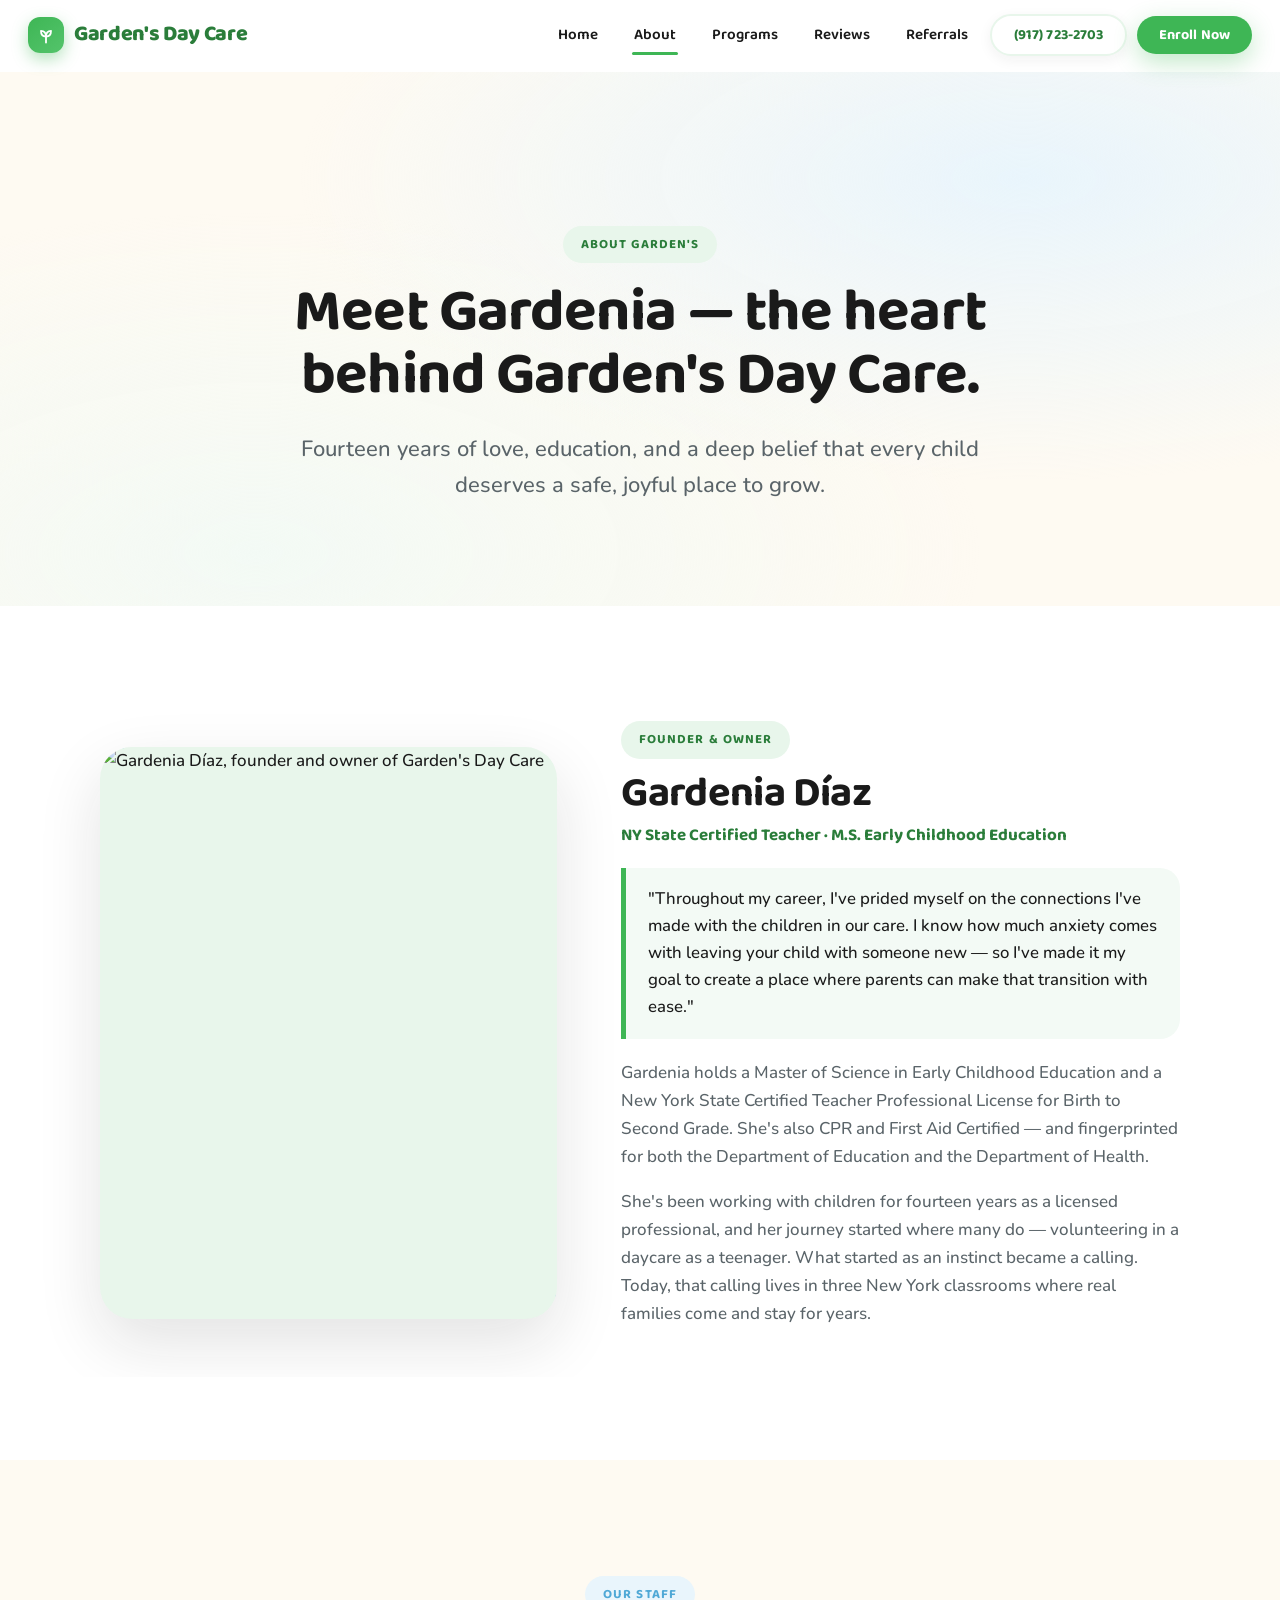
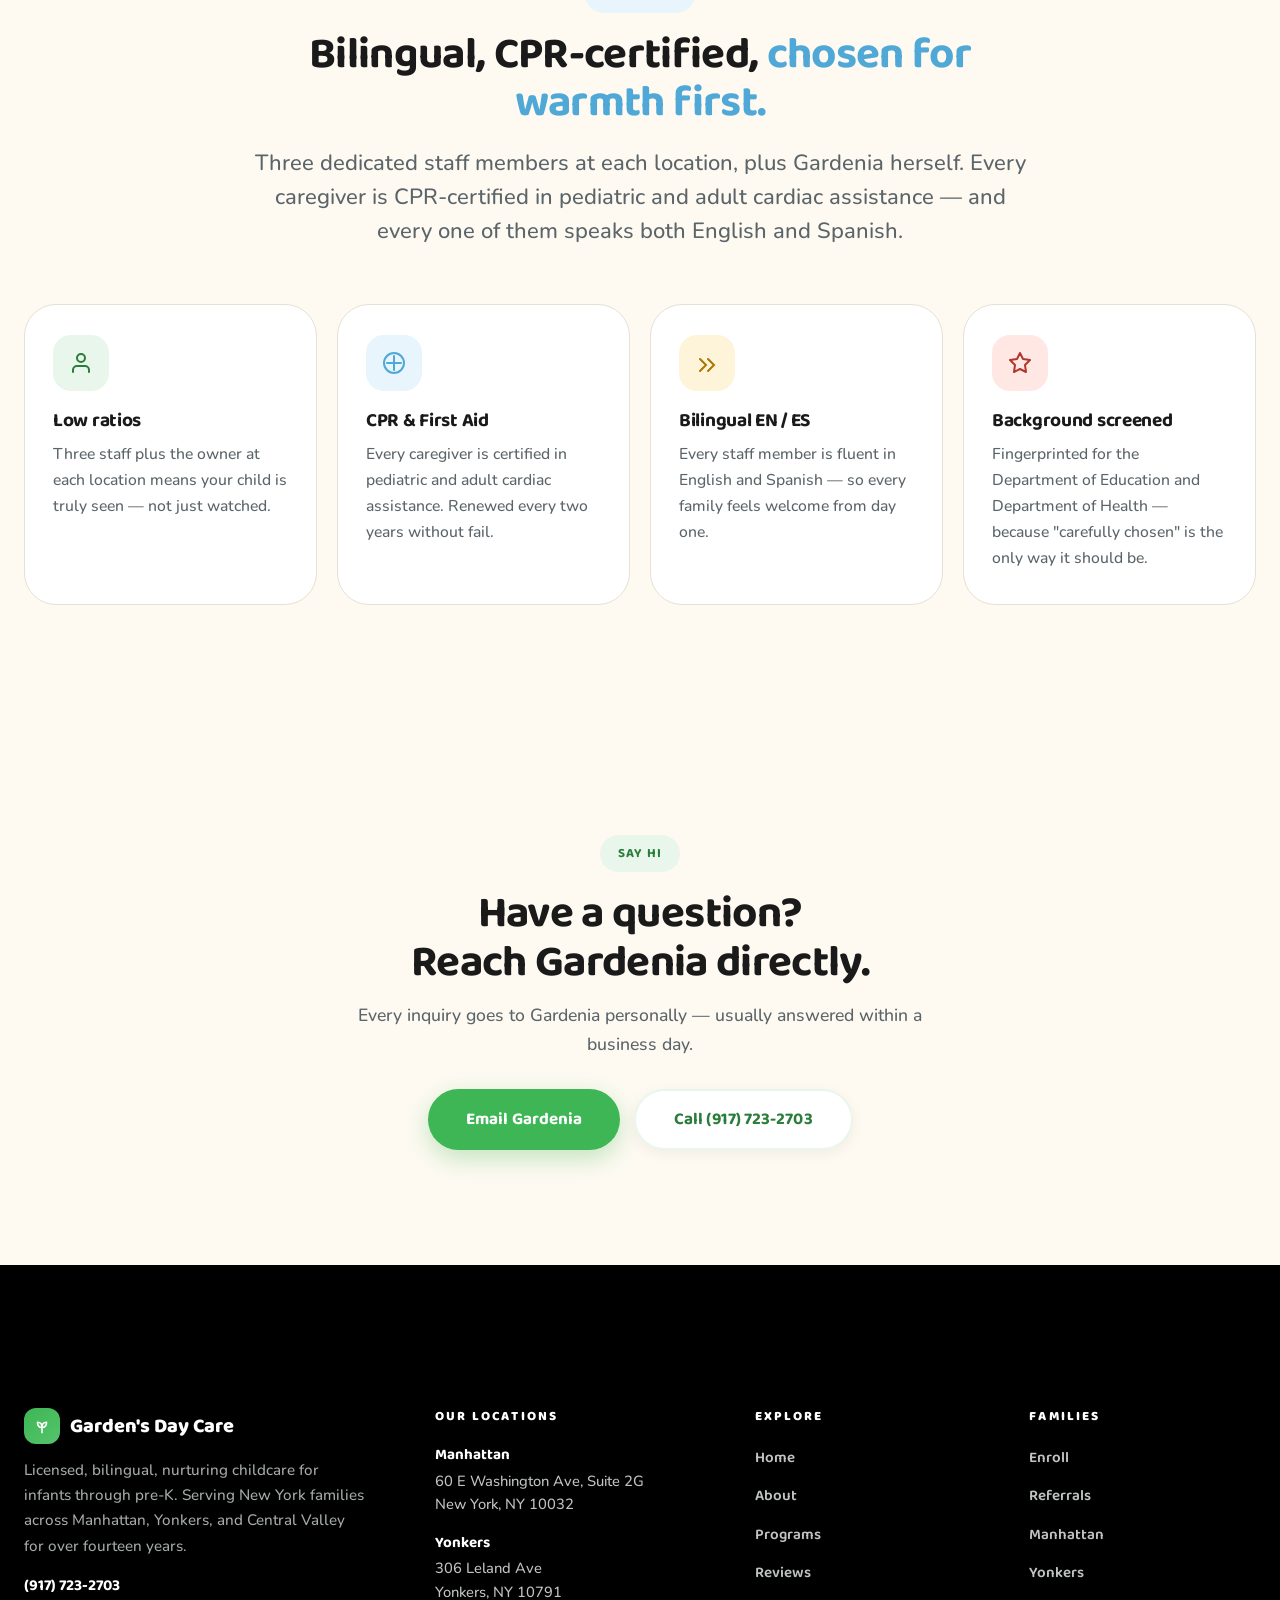
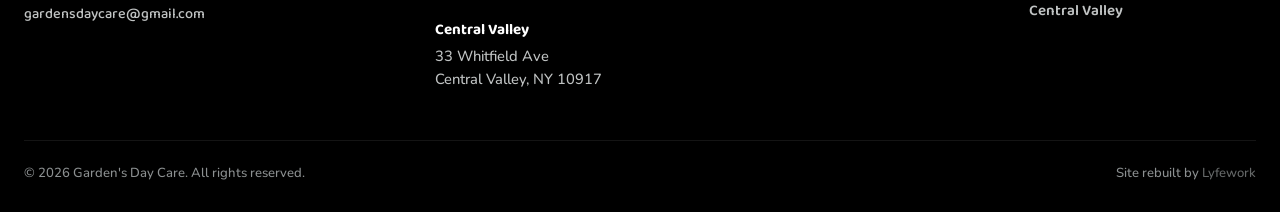
==== commit c4adbc61: "Consolidate footer, swap hero to group photo, full mobile pass - Single unified footer across all 9 " ====
--- a/pages/about.html
+++ b/pages/about.html
@@ -298,115 +298,54 @@
     </main>
 
     <div class="site-footer">
-      <div class="wave-top" aria-hidden="true"></div>
-      <footer class="container">
-        <div class="grid">
-          <div class="brand-col">
-            <div class="brand-f">
-              <span class="mark"
-                ><svg
-                  width="18"
-                  height="18"
-                  viewBox="0 0 24 24"
-                  fill="none"
-                  stroke="currentColor"
-                  stroke-width="2.2"
-                  stroke-linecap="round"
-                  stroke-linejoin="round"
-                >
-                  <path d="M12 21v-7" />
-                  <path d="M12 14c-4 0-6-3-6-7 4 0 6 3 6 7z" />
-                  <path d="M12 14c4 0 6-3 6-7-4 0-6 3-6 7z" /></svg></span
-              >Garden's Day Care
-            </div>
-            <p>
-              Licensed, bilingual, nurturing childcare for infants through pre-K
-              across Manhattan, Yonkers, and Central Valley.
-            </p>
-            <p style="margin-top: 14px">
-              <a href="tel:+19177232703" style="color: #fff; font-weight: 700"
-                >(917) 723-2703</a
-              ><br /><a
-                href="mailto:gardensdaycare@gmail.com"
-                style="color: #c0c3c3"
-                >gardensdaycare@gmail.com</a
-              >
-            </p>
-          </div>
-          <div>
-            <h4>Manhattan</h4>
-            <address>
-              <strong>60 E Washington Ave</strong>Suite 2G<br />New York, NY
-              10032
-            </address>
-          </div>
-          <div>
-            <h4>Yonkers</h4>
-            <address><strong>306 Leland Ave</strong>Yonkers, NY 10791</address>
-          </div>
-          <div>
-            <h4>Central Valley</h4>
-            <address>
-              <strong>33 Whitfield Ave</strong>Central Valley, NY 10917
-            </address>
-          </div>
-        </div>
-        <div
-          style="
-            border-top: 1px solid rgba(255, 255, 255, 0.08);
-            padding-top: 30px;
-            display: grid;
-            grid-template-columns: repeat(auto-fit, minmax(180px, 1fr));
-            gap: 28px;
-            margin-bottom: 10px;
-          "
-        >
-          <div>
-            <h4>Explore</h4>
-            <ul>
-              <li><a href="../index.html">Home</a></li>
-              <li><a href="about.html">About</a></li>
-              <li><a href="information.html">Programs</a></li>
-            </ul>
-          </div>
-          <div>
-            <h4>Families</h4>
-            <ul>
-              <li><a href="enroll.html">Enroll</a></li>
-              <li><a href="reviews.html">Reviews</a></li>
-              <li><a href="referral.html">Referrals</a></li>
-            </ul>
-          </div>
-          <div>
-            <h4>Visit</h4>
-            <ul>
-              <li><a href="manhattan.html">Manhattan</a></li>
-              <li><a href="yonkers.html">Yonkers</a></li>
-              <li><a href="central-valley.html">Central Valley</a></li>
-            </ul>
-          </div>
-          <div>
-            <h4>Contact</h4>
-            <ul>
-              <li><a href="tel:+19177232703">(917) 723-2703</a></li>
-              <li><a href="mailto:gardensdaycare@gmail.com">Email us</a></li>
-            </ul>
-          </div>
-        </div>
-        <div class="bottom">
-          <div>
-            © <span data-year>2026</span> Garden's Day Care. All rights
-            reserved.
-          </div>
-          <div class="lyfework-credit">
-            Site rebuilt by
-            <a href="https://lyfework.io" target="_blank" rel="noopener"
-              >Lyfework</a
-            >
-          </div>
-        </div>
-      </footer>
+    <div class="wave-top" aria-hidden="true"></div>
+    <footer class="container footer-grid" aria-label="Site footer">
+      <div class="f-brand">
+        <div class="brand-f">
+          <span class="mark" aria-hidden="true"><svg width="18" height="18" viewBox="0 0 24 24" fill="none" stroke="currentColor" stroke-width="2.2" stroke-linecap="round" stroke-linejoin="round"><path d="M12 21v-7"/><path d="M12 14c-4 0-6-3-6-7 4 0 6 3 6 7z"/><path d="M12 14c4 0 6-3 6-7-4 0-6 3-6 7z"/></svg></span>
+          Garden's Day Care
+        </div>
+        <p>Licensed, bilingual, nurturing childcare for infants through pre-K. Serving New York families across Manhattan, Yonkers, and Central Valley for over fourteen years.</p>
+        <p class="f-contact">
+          <a href="tel:+19177232703">(917) 723-2703</a>
+          <a href="mailto:gardensdaycare@gmail.com">gardensdaycare@gmail.com</a>
+        </p>
+      </div>
+
+      <div class="f-col">
+        <h4>Our locations</h4>
+        <address><strong>Manhattan</strong>60 E Washington Ave, Suite 2G<br>New York, NY 10032</address>
+        <address><strong>Yonkers</strong>306 Leland Ave<br>Yonkers, NY 10791</address>
+        <address><strong>Central Valley</strong>33 Whitfield Ave<br>Central Valley, NY 10917</address>
+      </div>
+
+      <div class="f-col">
+        <h4>Explore</h4>
+        <ul>
+          <li><a href="../index.html">Home</a></li>
+          <li><a href="about.html">About</a></li>
+          <li><a href="information.html">Programs</a></li>
+          <li><a href="reviews.html">Reviews</a></li>
+        </ul>
+      </div>
+
+      <div class="f-col">
+        <h4>Families</h4>
+        <ul>
+          <li><a href="enroll.html">Enroll</a></li>
+          <li><a href="referral.html">Referrals</a></li>
+          <li><a href="manhattan.html">Manhattan</a></li>
+          <li><a href="yonkers.html">Yonkers</a></li>
+          <li><a href="central-valley.html">Central Valley</a></li>
+        </ul>
+      </div>
+    </footer>
+
+    <div class="container f-bottom">
+      <div>© <span data-year>2026</span> Garden's Day Care. All rights reserved.</div>
+      <div class="lyfework-credit">Site rebuilt by <a href="https://lyfework.io" target="_blank" rel="noopener">Lyfework</a></div>
     </div>
+  </div>
     <script src="../js/main.js" defer></script>
   </body>
 </html>
--- a/css/components.css
+++ b/css/components.css
@@ -1367,36 +1367,30 @@
 }
 
 /* ---------------------------------------------------------
-   FOOTER
+   FOOTER — single consolidated block
 --------------------------------------------------------- */
 .site-footer {
   background: var(--black);
   color: #dfe0e0;
-  padding-top: 80px;
-  position: relative;
-}
-.site-footer .grid {
-  display: grid;
-  grid-template-columns: 1.3fr repeat(3, 1fr);
-  gap: 40px;
-  padding-bottom: 60px;
-}
-.site-footer h4 {
+  padding-top: 72px;
+  position: relative;
+}
+.footer-grid {
+  display: grid;
+  grid-template-columns: 1.6fr 1.2fr 1fr 1fr;
+  gap: 48px;
+  padding-bottom: 48px;
+}
+.footer-grid h4 {
   font-family: var(--font-display);
   font-weight: 800;
   color: var(--white);
-  font-size: 0.88rem;
-  letter-spacing: 0.15em;
+  font-size: 0.82rem;
+  letter-spacing: 0.16em;
   text-transform: uppercase;
   margin: 0 0 18px;
 }
-.site-footer .brand-col p {
-  color: #a4a9a9;
-  font-size: 0.95rem;
-  line-height: 1.7;
-  max-width: 42ch;
-}
-.site-footer .brand-col .brand-f {
+.f-brand .brand-f {
   display: inline-flex;
   align-items: center;
   gap: 10px;
@@ -1404,9 +1398,9 @@
   font-family: var(--font-display);
   font-weight: 800;
   font-size: 1.25rem;
-  margin-bottom: 16px;
-}
-.site-footer .brand-col .mark {
+  margin-bottom: 14px;
+}
+.f-brand .brand-f .mark {
   width: 36px;
   height: 36px;
   display: grid;
@@ -1415,51 +1409,86 @@
   background: linear-gradient(140deg, var(--green), var(--green-bright));
   color: #fff;
 }
-
-.site-footer address {
+.f-brand p {
+  color: #a4a9a9;
+  font-size: 0.95rem;
+  line-height: 1.65;
+  max-width: 38ch;
+  margin: 0 0 14px;
+}
+.f-contact {
+  display: flex;
+  flex-direction: column;
+  gap: 4px;
+  margin: 0;
+}
+.f-contact a {
+  display: inline-block;
+  color: var(--white);
+  font-family: var(--font-display);
+  font-weight: 700;
+  font-size: 0.98rem;
+}
+.f-contact a + a {
+  color: #c0c3c3;
+  font-weight: 500;
+  font-size: 0.9rem;
+}
+.f-contact a:hover {
+  color: var(--green-bright);
+}
+
+.f-col address {
   font-style: normal;
   color: #c0c3c3;
-  font-size: 0.95rem;
-  line-height: 1.7;
-}
-.site-footer address strong {
+  font-size: 0.92rem;
+  line-height: 1.6;
+  margin: 0 0 14px;
+}
+.f-col address:last-child {
+  margin-bottom: 0;
+}
+.f-col address strong {
   color: var(--white);
   font-weight: 700;
   display: block;
-}
-
-.site-footer ul {
+  margin-bottom: 2px;
+  font-family: var(--font-display);
+  font-size: 0.95rem;
+}
+
+.f-col ul {
   list-style: none;
   padding: 0;
   margin: 0;
   display: flex;
   flex-direction: column;
-  gap: 12px;
-}
-.site-footer ul a {
+  gap: 10px;
+}
+.f-col ul a {
   color: #c0c3c3;
   font-family: var(--font-display);
   font-weight: 600;
-  font-size: 0.96rem;
-}
-.site-footer ul a:hover {
+  font-size: 0.95rem;
+}
+.f-col ul a:hover {
   color: var(--green-bright);
 }
 
-.site-footer .bottom {
+.f-bottom {
   border-top: 1px solid rgba(255, 255, 255, 0.08);
-  padding: 28px 0 34px;
+  padding: 22px 0 28px;
   display: flex;
   justify-content: space-between;
-  gap: 20px;
+  gap: 16px;
   flex-wrap: wrap;
-  font-size: 0.85rem;
+  font-size: 0.82rem;
   color: #8c9091;
 }
-.site-footer .bottom a {
+.f-bottom a {
   color: #c0c3c3;
 }
-.site-footer .bottom a:hover {
+.f-bottom a:hover {
   color: #fff;
 }
 .lyfework-credit a {
@@ -1472,23 +1501,38 @@
   color: #fff;
 }
 
-@media (max-width: 900px) {
-  .site-footer .grid {
+@media (max-width: 960px) {
+  .footer-grid {
     grid-template-columns: 1fr 1fr;
-  }
-  .site-footer .brand-col {
+    gap: 36px 28px;
+    padding-bottom: 36px;
+  }
+  .f-brand {
     grid-column: 1 / -1;
   }
 }
 @media (max-width: 520px) {
-  .site-footer .grid {
+  .site-footer {
+    padding-top: 48px;
+  }
+  .footer-grid {
     grid-template-columns: 1fr;
+    gap: 30px;
+    padding-bottom: 28px;
+  }
+  .f-brand p {
+    max-width: none;
+  }
+  .f-bottom {
+    padding: 18px 0 24px;
+    flex-direction: column;
+    gap: 6px;
   }
 }
 
 /* Footer wavy transition */
 .site-footer .wave-top {
-  height: 84px;
+  height: 72px;
   background: url("data:image/svg+xml;utf8,<svg xmlns='http://www.w3.org/2000/svg' viewBox='0 0 1440 84' preserveAspectRatio='none'><path d='M0 42 C 240 0, 480 84, 720 42 S 1200 0, 1440 42 L 1440 0 L 0 0 Z' fill='%23000000'/></svg>")
     center/100% 100% no-repeat;
   margin-top: -1px;
@@ -1620,3 +1664,174 @@
     direction: ltr;
   }
 }
+
+/* ---------------------------------------------------------
+   MOBILE OPTIMIZATION PASS
+   Focused tightening for 390–760px viewports.
+--------------------------------------------------------- */
+
+@media (max-width: 768px) {
+  /* --- Section padding: tighter on mobile --- */
+  section.section { padding-block: clamp(48px, 10vw, 72px); }
+  section.tight   { padding-block: clamp(36px, 8vw, 56px); }
+
+  /* --- Container gutter tightened --- */
+  .container, .container-wide {
+    width: min(100% - 32px, var(--container));
+  }
+
+  /* --- Type: smaller display on phones --- */
+  h1 { font-size: clamp(2rem, 8vw, 2.75rem); letter-spacing: -0.02em; }
+  h2 { font-size: clamp(1.75rem, 6vw, 2.25rem); }
+  h3 { font-size: 1.2rem; }
+  p.lead { font-size: 1.05rem; line-height: 1.55; }
+
+  /* --- Intro block --- */
+  .intro { margin-bottom: 36px; }
+  .intro h2 { margin-bottom: 12px; }
+
+  /* --- Header on mobile --- */
+  .site-header .inner { padding: 12px 18px; gap: 12px; }
+  .site-header .brand { font-size: 1.1rem; }
+  .site-header .brand .mark { width: 32px; height: 32px; }
+  .header-spacer { height: 64px; }
+  .mobile-open .site-nav   { top: 64px; gap: 14px; padding: 20px 22px 28px; }
+  .mobile-open .nav-ctas { top: calc(64px + 240px); left: 22px; right: 22px; }
+
+  /* --- Hero: pull content up, tighten space --- */
+  .hero {
+    padding-top: clamp(56px, 12vw, 96px);
+    padding-bottom: clamp(64px, 14vw, 120px);
+  }
+  .hero-grid { gap: 28px; }
+  .hero h1 { margin-bottom: 16px; line-height: 1.04; }
+  .hero p.lead { margin-bottom: 24px; }
+  .hero-ctas { flex-direction: column; align-items: stretch; width: 100%; }
+  .hero-ctas .btn { width: 100%; justify-content: center; padding: 15px 24px; }
+  .hero-meta {
+    margin-top: 18px;
+    font-size: 0.82rem;
+    flex-wrap: wrap;
+    gap: 8px 12px;
+  }
+  .hero-meta .dot { display: none; }
+  .hero-visual { max-width: min(100%, 360px); aspect-ratio: 4/5; }
+
+  /* Hide hero atmospheric glow blobs on phones (perf) */
+  .hero::before { width: 240px; height: 240px; filter: blur(40px); }
+  .hero::after  { width: 280px; height: 280px; filter: blur(40px); }
+
+  /* --- Buttons: tap target + readable size --- */
+  .btn { padding: 14px 24px; font-size: 0.95rem; min-height: 48px; }
+  .btn-lg { padding: 16px 26px; font-size: 1rem; }
+  .btn-sm { padding: 12px 18px; font-size: 0.9rem; min-height: 42px; }
+
+  /* --- Value strip: stack on mobile with softer card --- */
+  .strip {
+    grid-template-columns: 1fr 1fr;
+    padding: 20px;
+    gap: 14px;
+    margin-top: -32px;
+    border-radius: 24px;
+  }
+  .strip .cell { font-size: 0.9rem; gap: 10px; }
+  .strip .cell .icon { width: 36px; height: 36px; }
+
+  /* --- Feature grid --- */
+  .feature-grid { gap: 14px; }
+  .feat { padding: 24px 22px; border-radius: 24px; }
+  .feat .emoji { width: 48px; height: 48px; margin-bottom: 14px; }
+  .feat h3 { font-size: 1.08rem; }
+
+  /* --- Location & program cards --- */
+  .locations, .programs { gap: 18px; }
+  .loc .bd, .prog { padding: 24px 22px; }
+  .prog h3 { font-size: 1.35rem; }
+
+  /* --- Gallery: stay masonry but tighter rows --- */
+  .gallery {
+    grid-template-columns: repeat(6, 1fr);
+    grid-auto-rows: 90px;
+    gap: 10px;
+  }
+  .g-a { grid-column: span 6; grid-row: span 3; }
+  .g-b, .g-c, .g-d, .g-e, .g-f, .g-g, .g-h {
+    grid-column: span 3;
+    grid-row: span 2;
+  }
+
+  /* --- Reviews --- */
+  .reviews { gap: 14px; }
+  .review { padding: 26px 22px 24px; border-radius: 22px; }
+  .review blockquote { font-size: 0.95rem; }
+
+  /* --- Referral band --- */
+  .referral-band {
+    padding: 44px 26px 40px;
+    border-radius: 28px;
+    gap: 28px;
+  }
+  .referral-band h2 { font-size: clamp(1.75rem, 7vw, 2.25rem); line-height: 1.08; }
+  .referral-band p { font-size: 1rem; }
+  .referral-band .ctas { flex-direction: column; align-items: stretch; }
+  .referral-band .ctas .btn { width: 100%; justify-content: center; }
+  .reward { padding: 14px 16px; gap: 14px; }
+  .reward .amt { font-size: 1.75rem; min-width: 72px; }
+
+  /* --- CTA band --- */
+  .cta-band { padding: 56px 18px; }
+  .cta-band h2 { font-size: clamp(1.75rem, 7vw, 2.25rem); }
+  .cta-band .ctas { flex-direction: column; align-items: stretch; width: 100%; }
+  .cta-band .ctas .btn { width: 100%; justify-content: center; }
+
+  /* --- Enrollment steps --- */
+  .steps { gap: 14px; }
+  .step { padding: 22px 20px; border-radius: 22px; }
+
+  /* --- Form --- */
+  .form-card { padding: 26px 22px; border-radius: 24px; }
+  .form-card .actions { flex-direction: column; }
+  .form-card .actions .btn { width: 100%; justify-content: center; }
+  .form-field input,
+  .form-field select,
+  .form-field textarea {
+    font-size: 1rem;   /* prevents iOS zoom-on-focus */
+    padding: 13px 14px;
+  }
+
+  /* --- Page hero (inner pages) --- */
+  .page-hero {
+    padding: clamp(72px, 14vw, 120px) 18px clamp(48px, 9vw, 84px);
+  }
+  .page-hero h1 { font-size: clamp(2rem, 8vw, 2.5rem); }
+  .page-hero p { font-size: 1.02rem; }
+
+  /* --- Owner card --- */
+  .owner { gap: 28px; }
+  .owner .body h2 { font-size: 1.9rem; }
+  .owner .photo { max-width: 360px; margin-inline: auto; }
+  .owner .photo::after { display: none; }
+
+  /* --- Pair section --- */
+  .pair { gap: 28px; }
+  .pair .visual { max-width: 460px; margin-inline: auto; aspect-ratio: 4/5; }
+
+  /* --- Stats row: 2x2 on phone --- */
+  .stat-row { gap: 16px; }
+  .stat .n { font-size: clamp(1.8rem, 7vw, 2.4rem); }
+  .stat .l { font-size: 0.85rem; }
+}
+
+/* Extra tightening for very small phones */
+@media (max-width: 420px) {
+  h1 { font-size: clamp(1.85rem, 8.5vw, 2.35rem); }
+  .hero-badge { display: none; }
+  .strip { grid-template-columns: 1fr; }
+  .strip .cell { justify-content: flex-start; }
+  .gallery { grid-template-columns: repeat(2, 1fr); grid-auto-rows: 130px; gap: 8px; }
+  .g-a, .g-b, .g-c, .g-d, .g-e, .g-f, .g-g, .g-h {
+    grid-column: span 1;
+    grid-row: span 1;
+  }
+  .g-a { grid-column: 1 / -1; grid-row: span 2; }
+}
